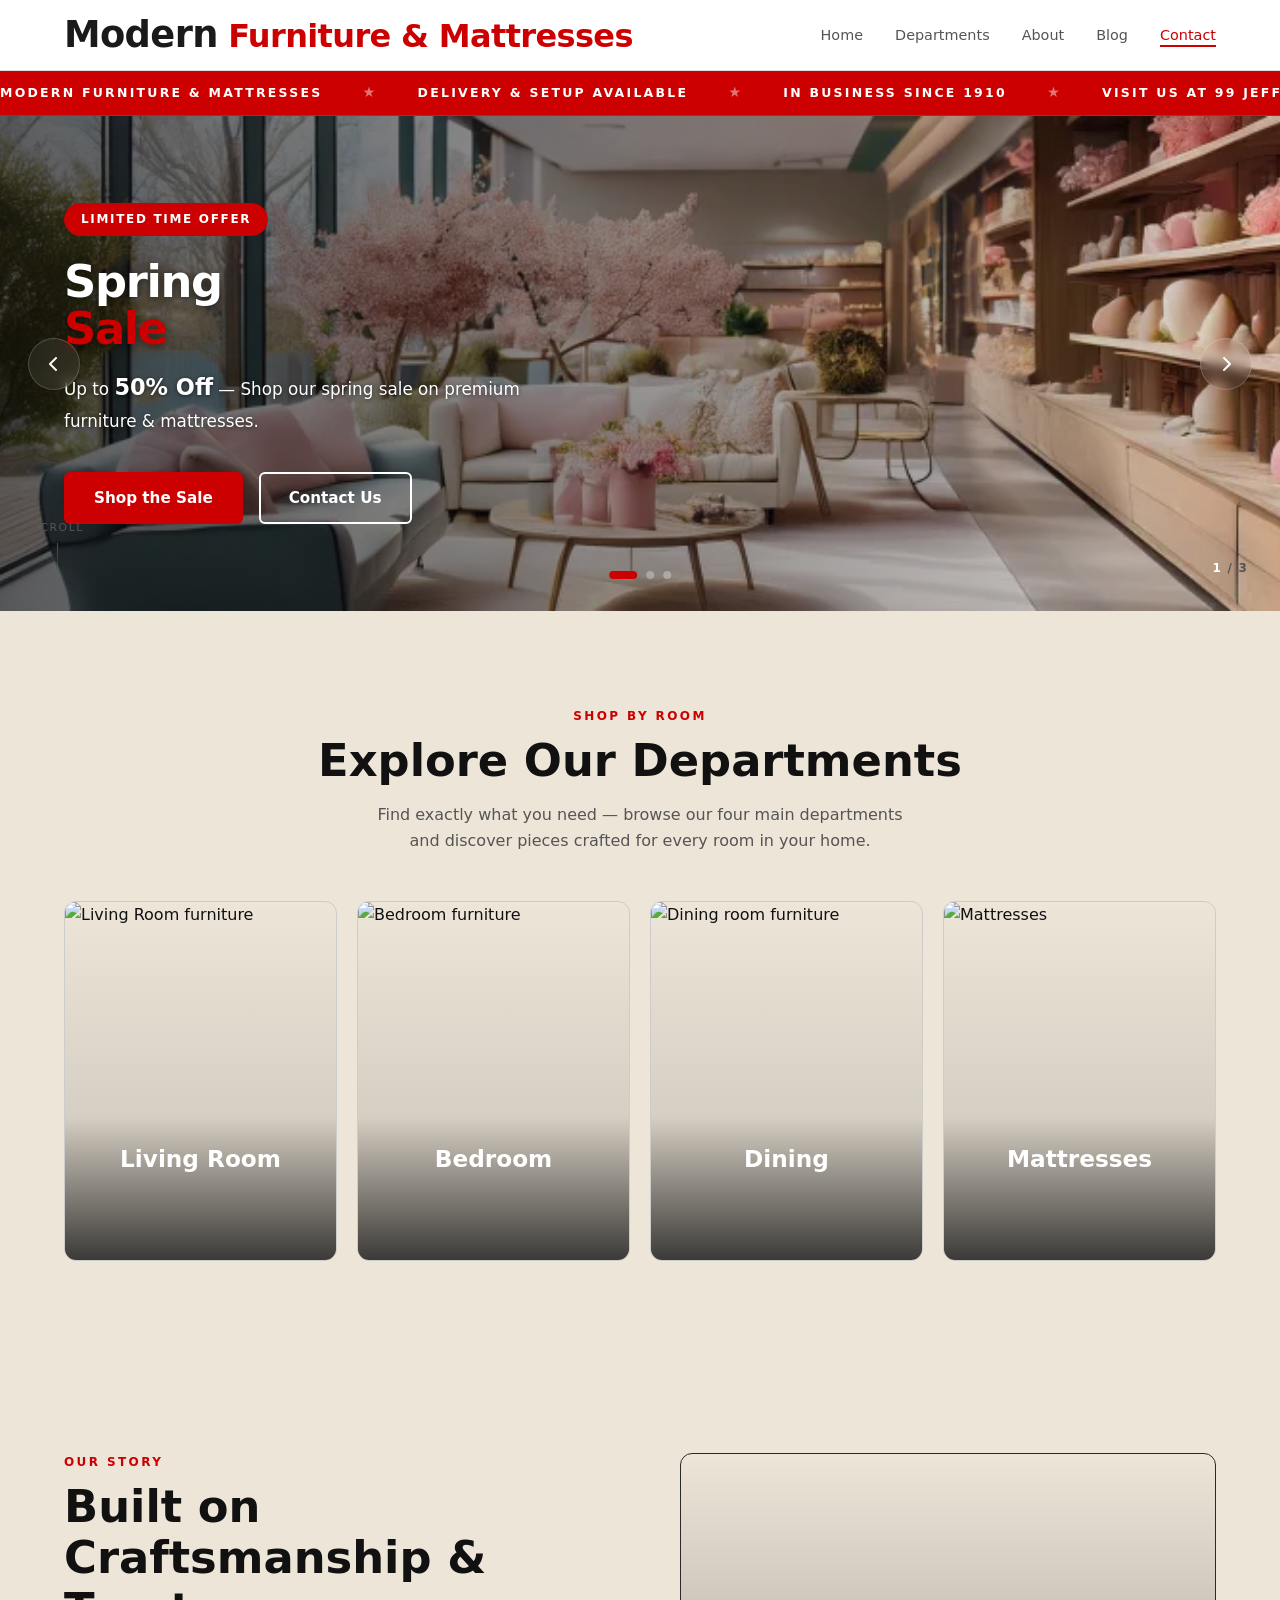
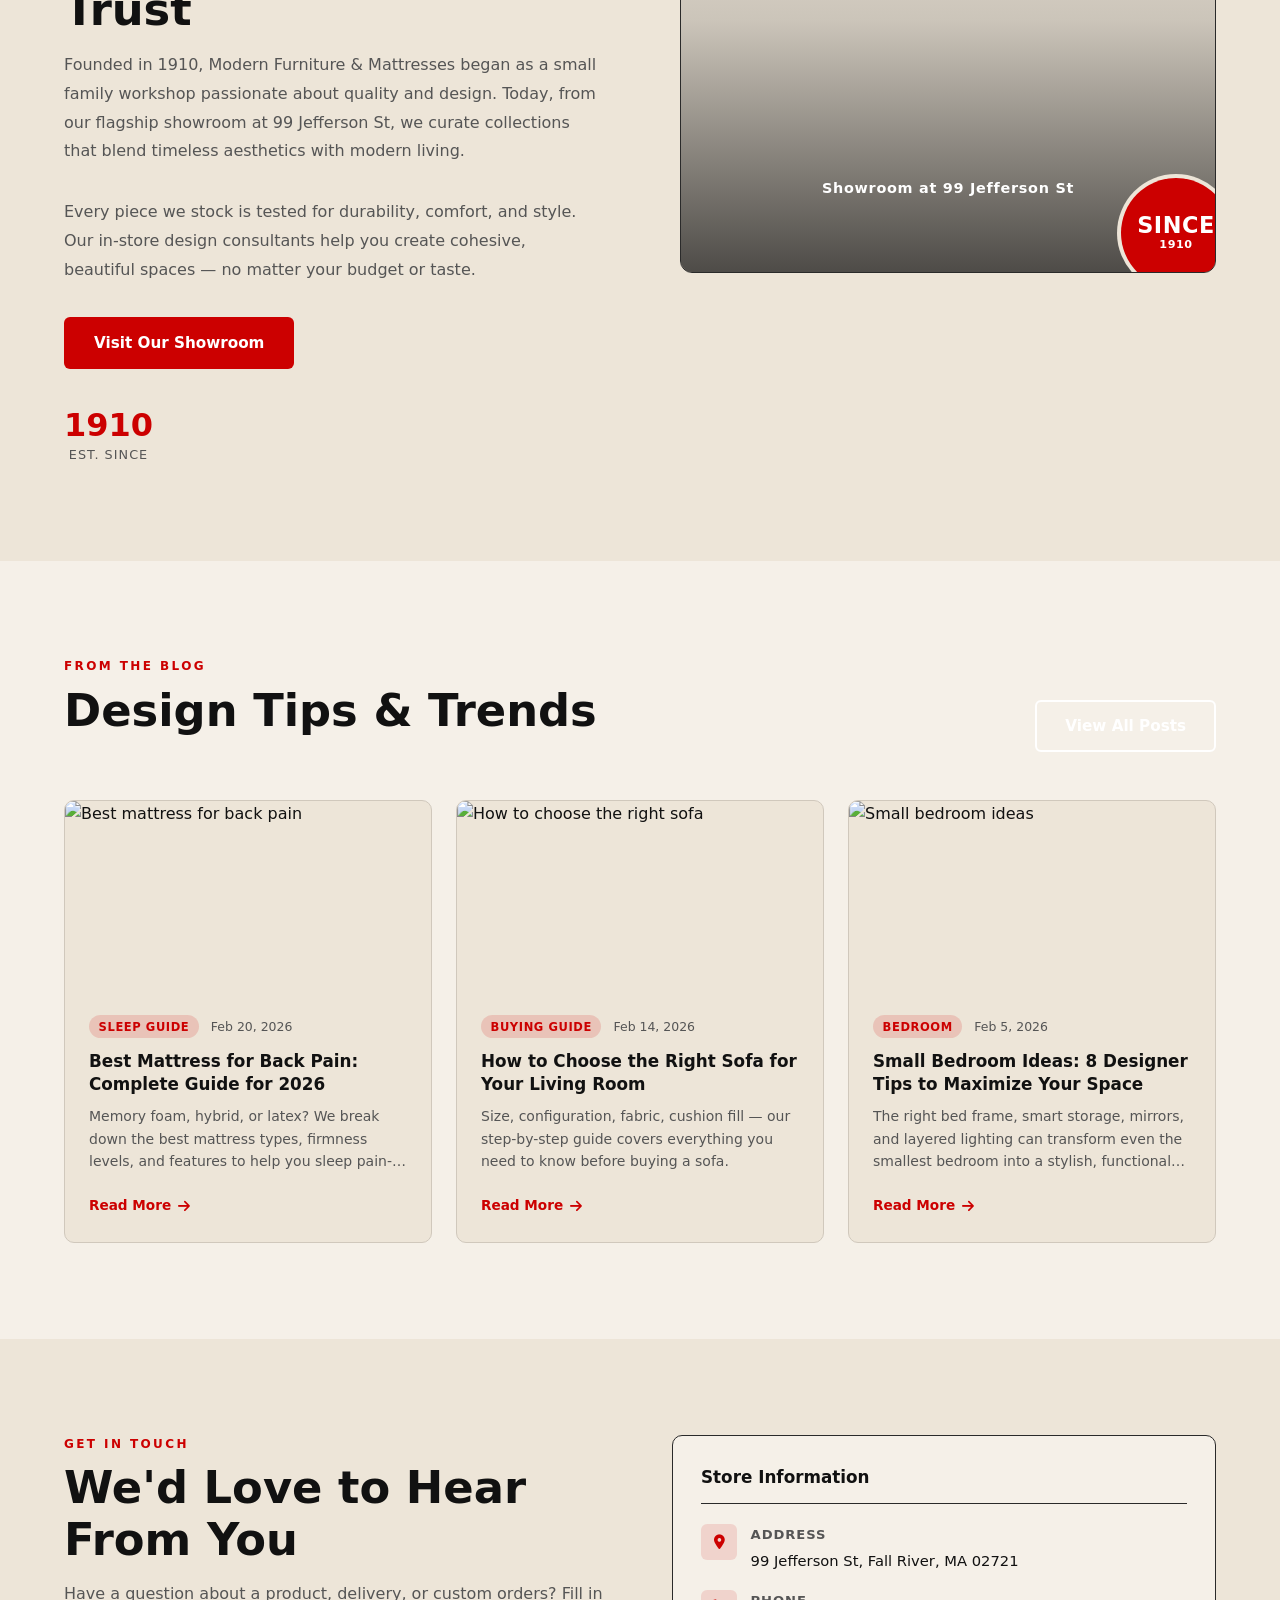
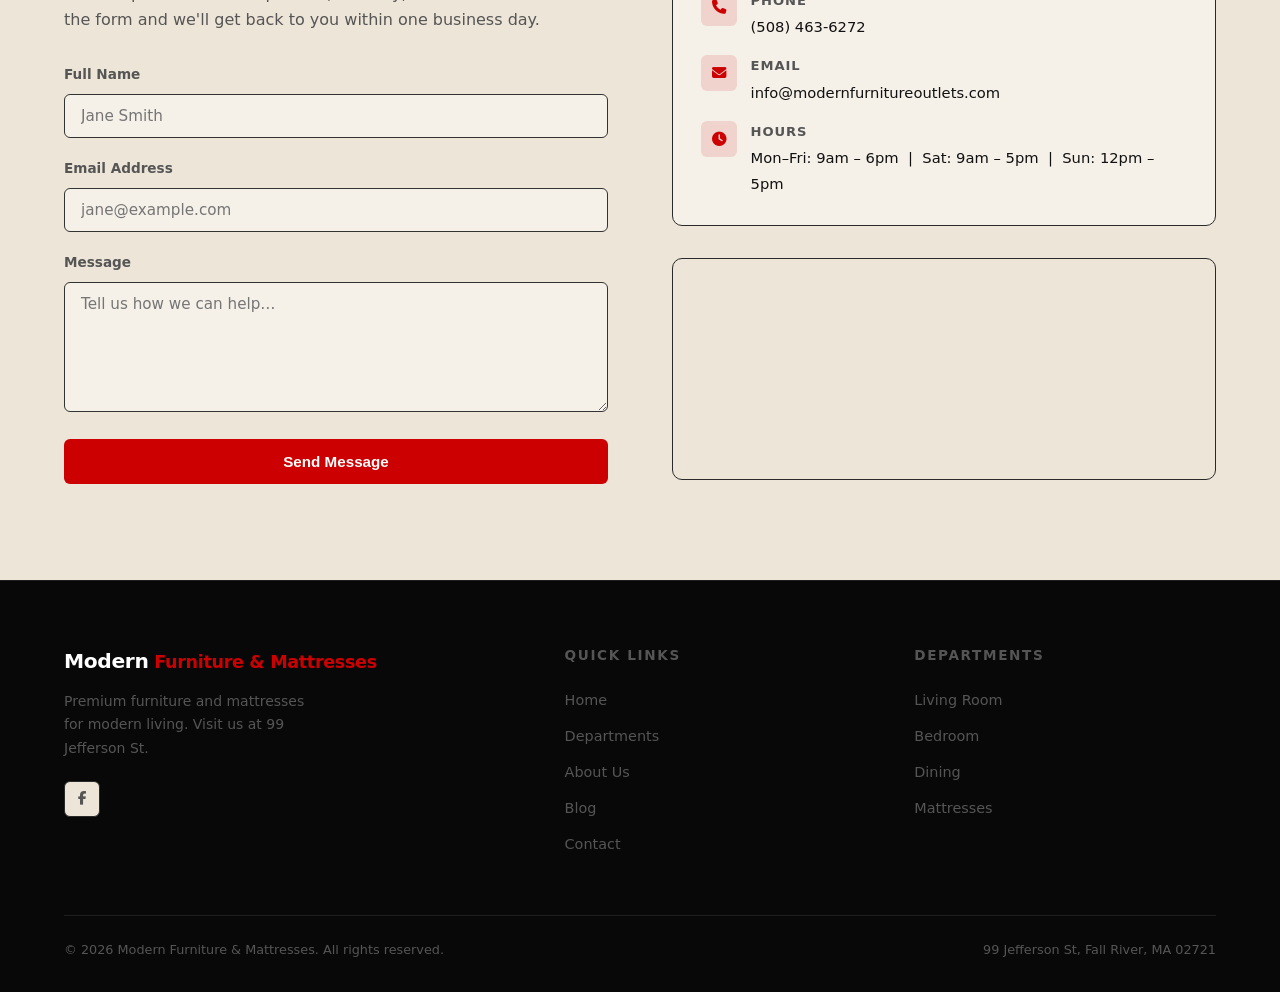
==== index.html @ 35c98789 "Initial commit: full site copy of modernfurnitureandmattresses.com Includes all 9 HTML pages, CSS, J" ====
<!DOCTYPE html>
<html lang="en">
<head>
  <meta charset="UTF-8" />
  <meta name="viewport" content="width=device-width, initial-scale=1.0" />
  <title>Furniture Store in Fall River, MA | Modern Furniture & Mattresses</title>
  <meta name="description" content="Modern Furniture & Mattresses in Fall River, MA. Shop living room, bedroom, dining & mattresses at 99 Jefferson St. In business since 1910. Call (508) 463-6272." />
  <meta name="keywords" content="furniture store Fall River MA, mattresses Fall River, living room furniture, bedroom furniture, dining sets, sofas, sectionals, modern furniture" />
  <meta name="robots" content="index, follow" />
  <link rel="canonical" href="https://modernfurniturema.com/" />
  <!-- Open Graph -->
  <meta property="og:type" content="website" />
  <meta property="og:title" content="Furniture Store in Fall River, MA | Modern Furniture & Mattresses" />
  <meta property="og:description" content="Shop living room, bedroom, dining & mattresses at 99 Jefferson St, Fall River, MA. In business since 1910." />
  <meta property="og:url" content="https://modernfurniturema.com/" />
  <meta property="og:site_name" content="Modern Furniture & Mattresses" />
  <!-- JSON-LD Local Business Schema -->
  <script type="application/ld+json">
  {
    "@context": "https://schema.org",
    "@type": "FurnitureStore",
    "name": "Modern Furniture & Mattresses",
    "url": "https://modernfurniturema.com",
    "telephone": "+15084636272",
    "address": {
      "@type": "PostalAddress",
      "streetAddress": "99 Jefferson St",
      "addressLocality": "Fall River",
      "addressRegion": "MA",
      "postalCode": "02721",
      "addressCountry": "US"
    },
    "openingHoursSpecification": [
      { "@type": "OpeningHoursSpecification", "dayOfWeek": ["Monday","Tuesday","Wednesday","Thursday","Friday"], "opens": "09:00", "closes": "18:00" },
      { "@type": "OpeningHoursSpecification", "dayOfWeek": "Saturday", "opens": "09:00", "closes": "17:00" },
      { "@type": "OpeningHoursSpecification", "dayOfWeek": "Sunday", "opens": "12:00", "closes": "17:00" }
    ],
    "sameAs": ["https://www.facebook.com/ModernFurniture99/"],
    "foundingDate": "1910",
    "priceRange": "$$",
    "description": "Premium furniture and mattresses store in Fall River, MA. Shop living room, bedroom, dining sets and mattresses."
  }
  </script>

  <!-- Font Awesome (icons) -->
  <link rel="stylesheet" href="https://cdnjs.cloudflare.com/ajax/libs/font-awesome/6.5.0/css/all.min.css" crossorigin="anonymous" />

  <!-- Main Stylesheet -->
  <link rel="stylesheet" href="css/style.css" />
</head>
<body>

  <!-- ==================== NAVIGATION ==================== -->
  <header class="navbar" id="navbar">
    <div class="container nav-inner">
      <a href="#" class="nav-logo"><em class="logo-modern">Modern</em> <span>Furniture &amp; Mattresses</span></a>

      <nav>
        <ul class="nav-links">
          <li><a href="#hero">Home</a></li>
          <li><a href="#departments">Departments</a></li>
          <li><a href="#about">About</a></li>
          <li><a href="#blog">Blog</a></li>
          <li><a href="#contact">Contact</a></li>
        </ul>
      </nav>

      <button class="hamburger" aria-label="Toggle menu" aria-expanded="false">
        <span></span>
        <span></span>
        <span></span>
      </button>
    </div>
  </header>

  <main>

    <!-- ==================== TICKER ==================== -->
    <div class="ticker-bar" aria-hidden="true">
      <div class="ticker-track">
        <!-- Set 1 -->
        <div class="ticker-item">
          Modern Furniture &amp; Mattresses
          <span class="ticker-sep">★</span>
          Delivery &amp; Setup Available
          <span class="ticker-sep">★</span>
          In Business Since 1910
          <span class="ticker-sep">★</span>
          Visit Us at 99 Jefferson St
          <span class="ticker-sep">★</span>
          Living Room &nbsp;·&nbsp; Bedroom &nbsp;·&nbsp; Dining &nbsp;·&nbsp; Mattresses
          <span class="ticker-sep">★</span>
        </div>
        <!-- Set 2 (duplicate for seamless loop) -->
        <div class="ticker-item">
          Modern Furniture &amp; Mattresses
          <span class="ticker-sep">★</span>
          Delivery &amp; Setup Available
          <span class="ticker-sep">★</span>
          In Business Since 1910
          <span class="ticker-sep">★</span>
          Visit Us at 99 Jefferson St
          <span class="ticker-sep">★</span>
          Living Room &nbsp;·&nbsp; Bedroom &nbsp;·&nbsp; Dining &nbsp;·&nbsp; Mattresses
          <span class="ticker-sep">★</span>
        </div>
      </div>
    </div>

    <!-- ==================== HERO SLIDER ==================== -->
    <section class="hero-slider" id="hero">

      <div class="slides-wrapper">

        <!-- ── Slide 1 — Spring Sale ── -->
        <div class="slide slide-1 active" style="cursor:pointer;" onclick="window.location.href='living-room.html#finalsale'">
          <img class="slide-img" src="images-opt/spring-banner.webp" alt="Spring Sale" />
          <div class="slide-overlay" style="background: linear-gradient(to right, rgba(10,10,10,0.65) 0%, rgba(10,10,10,0.4) 55%, rgba(10,10,10,0.1) 100%);"></div>
          <div class="container">
            <div class="slide-content">
              <span class="slide-tag">Limited Time Offer</span>
              <h2>Spring<br /><em>Sale</em></h2>
              <p class="slide-sub">Up to <strong style="color:#fff;font-size:1.4rem;">50% Off</strong> — Shop our spring sale on premium furniture &amp; mattresses.</p>
              <div class="slide-actions">
                <a href="living-room.html#finalsale" class="btn btn-primary" onclick="event.stopPropagation()">Shop the Sale</a>
                <a href="#contact" class="btn btn-outline" onclick="event.stopPropagation()">Contact Us</a>
              </div>
            </div>
          </div>
        </div>

        <!-- ── Slide 2 — Bedroom Promo ── -->
        <div class="slide slide-2">
          <img class="slide-img" src="images-opt/banneer.webp" alt="Bedroom furniture showroom" / loading="lazy">
          <div class="slide-overlay"></div>
          <div class="container">
            <div class="slide-content">
              <span class="slide-tag">Bedroom Department</span>
              <h2>Rest Better.<br /><em>Live Better.</em></h2>
              <p class="slide-sub">
                From platform beds to luxury mattresses — our bedroom collection
                is designed to give you the perfect night's sleep, every night.
              </p>
              <div class="slide-actions">
                <a href="bedroom.html" class="btn btn-primary">Explore Bedroom</a>
                <a href="#contact" class="btn btn-outline">Contact Us</a>
              </div>
            </div>
          </div>
        </div>

        <!-- ── Slide 3 — Dining Promo ── -->
        <div class="slide slide-3">
          <img class="slide-img" src="images-opt/dining.webp" alt="Dining Room" / loading="lazy">
          <div class="slide-overlay"></div>
          <div class="container">
            <div class="slide-content">
              <span class="slide-tag">Dining &amp; Living Room</span>
              <h2>Where Family<br /><em>Comes Together</em></h2>
              <p class="slide-sub">
                Stunning dining sets and living room furniture that make every
                gathering unforgettable. Style that lasts a lifetime.
              </p>
              <div class="slide-actions">
                <a href="dining.html" class="btn btn-primary">Shop Dining</a>
                <a href="#contact" class="btn btn-outline">Contact Us</a>
              </div>
            </div>
          </div>
        </div>

      </div>

      <!-- Arrows -->
      <button class="slider-prev" aria-label="Previous slide">
        <i class="fa-solid fa-chevron-left"></i>
      </button>
      <button class="slider-next" aria-label="Next slide">
        <i class="fa-solid fa-chevron-right"></i>
      </button>

      <!-- Dots -->
      <div class="slider-dots">
        <button class="slider-dot active" aria-label="Slide 1"></button>
        <button class="slider-dot" aria-label="Slide 2"></button>
        <button class="slider-dot" aria-label="Slide 3"></button>
      </div>

      <!-- Counter -->
      <div class="slider-counter"><span>1</span> / 3</div>

      <!-- Scroll hint -->
      <div class="hero-scroll">Scroll</div>

    </section>

    <!-- ==================== DEPARTMENTS ==================== -->
    <section class="departments" id="departments">
      <div class="container">
        <div class="departments-header fade-in">
          <p class="section-label">Shop by Room</p>
          <h2 class="section-title">Explore Our Departments</h2>
          <p class="section-desc">
            Find exactly what you need — browse our four main departments and
            discover pieces crafted for every room in your home.
          </p>
        </div>

        <div class="dept-grid">

          <!-- Living Room -->
          <div class="dept-card fade-in">
            <img               src="https://images.unsplash.com/photo-1555041469-a586c61ea9bc?auto=format&fit=crop&w=700&h=360&q=80"
              alt="Living Room furniture" / loading="lazy">
            <div class="dept-overlay">
              <h3 class="dept-name">Living Room</h3>
              <a href="living-room.html" class="dept-link">Browse <i class="fa-solid fa-arrow-right"></i></a>
            </div>
          </div>

          <!-- Bedroom -->
          <div class="dept-card fade-in">
            <img               src="https://images.unsplash.com/photo-1540518614846-7eded433c457?auto=format&fit=crop&w=700&h=360&q=80"
              alt="Bedroom furniture" / loading="lazy">
            <div class="dept-overlay">
              <h3 class="dept-name">Bedroom</h3>
              <a href="bedroom.html" class="dept-link">Browse <i class="fa-solid fa-arrow-right"></i></a>
            </div>
          </div>

          <!-- Dining -->
          <div class="dept-card fade-in">
            <img               src="https://images.unsplash.com/photo-1617806118233-18e1de247200?auto=format&fit=crop&w=700&h=360&q=80"
              alt="Dining room furniture" / loading="lazy">
            <div class="dept-overlay">
              <h3 class="dept-name">Dining</h3>
              <a href="dining.html" class="dept-link">Browse <i class="fa-solid fa-arrow-right"></i></a>
            </div>
          </div>

          <!-- Mattresses -->
          <div class="dept-card fade-in">
            <img               src="https://images.unsplash.com/photo-1631049307264-da0ec9d70304?auto=format&fit=crop&w=700&h=360&q=80"
              alt="Mattresses" / loading="lazy">
            <div class="dept-overlay">
              <h3 class="dept-name">Mattresses</h3>
              <a href="mattresses.html" class="dept-link">Browse <i class="fa-solid fa-arrow-right"></i></a>
            </div>
          </div>

        </div>
      </div>
    </section>

    <!-- ==================== ABOUT ==================== -->
    <section class="about" id="about">
      <div class="container">
        <div class="about-grid">

          <div class="about-text fade-in">
            <p class="section-label">Our Story</p>
            <h2 class="section-title">Built on Craftsmanship &amp; Trust</h2>
            <p class="about-body">
              Founded in 1910, Modern Furniture &amp; Mattresses began as
              a small family workshop passionate about quality and design. Today, from
              our flagship showroom at 99 Jefferson St, we curate collections that
              blend timeless aesthetics with modern living.
            </p>
            <p class="about-body">
              Every piece we stock is tested for durability, comfort, and style.
              Our in-store design consultants help you create cohesive, beautiful
              spaces — no matter your budget or taste.
            </p>
            <a href="#contact" class="btn btn-primary">Visit Our Showroom</a>

            <div class="stats-row">
              <div class="stat-item">
                <div class="stat-number">1910</div>
                <div class="stat-label">Est. Since</div>
              </div>
            </div>
          </div>

          <div class="about-visual fade-in">
            <div class="about-card">
              <span class="about-card-label">Showroom at 99 Jefferson St</span>
              <div class="about-badge">
                <strong>Since</strong>
                1910
              </div>
            </div>
          </div>

        </div>
      </div>
    </section>

    <!-- ==================== BLOG PREVIEW ==================== -->
    <section class="blog-preview" id="blog">
      <div class="container">
        <div class="blog-preview-header fade-in">
          <div>
            <p class="section-label">From the Blog</p>
            <h2 class="section-title">Design Tips &amp; Trends</h2>
          </div>
          <a href="blog.html" class="btn btn-outline">View All Posts</a>
        </div>

        <div class="blog-grid">

          <article class="blog-card fade-in">
            <div class="blog-img"><img src="https://images.unsplash.com/photo-1631049307264-da0ec9d70304?auto=format&fit=crop&w=600&h=190&q=80" alt="Best mattress for back pain" / loading="lazy"></div>
            <div class="blog-body">
              <div class="blog-meta">
                <span class="blog-tag">Sleep Guide</span>
                <span>Feb 20, 2026</span>
              </div>
              <h3 class="blog-title">Best Mattress for Back Pain: Complete Guide for 2026</h3>
              <p class="blog-excerpt">
                Memory foam, hybrid, or latex? We break down the best mattress types,
                firmness levels, and features to help you sleep pain-free every night.
              </p>
              <a href="blog-mattress-back-pain.html" class="read-more">Read More <i class="fa-solid fa-arrow-right"></i></a>
            </div>
          </article>

          <article class="blog-card fade-in">
            <div class="blog-img"><img src="https://images.unsplash.com/photo-1555041469-a586c61ea9bc?auto=format&fit=crop&w=600&h=190&q=80" alt="How to choose the right sofa" / loading="lazy"></div>
            <div class="blog-body">
              <div class="blog-meta">
                <span class="blog-tag">Buying Guide</span>
                <span>Feb 14, 2026</span>
              </div>
              <h3 class="blog-title">How to Choose the Right Sofa for Your Living Room</h3>
              <p class="blog-excerpt">
                Size, configuration, fabric, cushion fill — our step-by-step guide
                covers everything you need to know before buying a sofa.
              </p>
              <a href="blog-choose-sofa.html" class="read-more">Read More <i class="fa-solid fa-arrow-right"></i></a>
            </div>
          </article>

          <article class="blog-card fade-in">
            <div class="blog-img"><img src="https://images.unsplash.com/photo-1522771739844-6a9f6d5f14af?auto=format&fit=crop&w=600&h=190&q=80" alt="Small bedroom ideas" / loading="lazy"></div>
            <div class="blog-body">
              <div class="blog-meta">
                <span class="blog-tag">Bedroom</span>
                <span>Feb 5, 2026</span>
              </div>
              <h3 class="blog-title">Small Bedroom Ideas: 8 Designer Tips to Maximize Your Space</h3>
              <p class="blog-excerpt">
                The right bed frame, smart storage, mirrors, and layered lighting can
                transform even the smallest bedroom into a stylish, functional retreat.
              </p>
              <a href="blog-small-bedroom-ideas.html" class="read-more">Read More <i class="fa-solid fa-arrow-right"></i></a>
            </div>
          </article>

        </div>
      </div>
    </section>

    <!-- ==================== CONTACT ==================== -->
    <section class="contact" id="contact">
      <div class="container">
        <div class="contact-grid">

          <div class="contact-form-wrap fade-in">
            <p class="section-label">Get in Touch</p>
            <h2 class="section-title">We'd Love to Hear<br />From You</h2>
            <p class="section-desc">
              Have a question about a product, delivery, or custom orders? Fill in
              the form and we'll get back to you within one business day.
            </p>

            <form class="contact-form" action="https://formspree.io/f/mdawewgl" method="POST">
              <div class="form-group">
                <label for="name">Full Name</label>
                <input type="text" id="name" name="name" placeholder="Jane Smith" required />
              </div>
              <div class="form-group">
                <label for="email">Email Address</label>
                <input type="email" id="email" name="email" placeholder="jane@example.com" required />
              </div>
              <div class="form-group">
                <label for="message">Message</label>
                <textarea id="message" name="message" placeholder="Tell us how we can help…" required></textarea>
              </div>
              <button type="submit" class="btn btn-primary" style="width: 100%;">Send Message</button>
            </form>
          </div>

          <div class="contact-info fade-in">

            <div class="info-panel">
              <h3>Store Information</h3>
              <div class="info-item">
                <div class="info-icon"><i class="fa-solid fa-location-dot"></i></div>
                <div class="info-text">
                  <strong>Address</strong>
                  <span>99 Jefferson St, Fall River, MA 02721</span>
                </div>
              </div>
              <div class="info-item">
                <div class="info-icon"><i class="fa-solid fa-phone"></i></div>
                <div class="info-text">
                  <strong>Phone</strong>
                  <span>(508) 463-6272</span>
                </div>
              </div>
              <div class="info-item">
                <div class="info-icon"><i class="fa-solid fa-envelope"></i></div>
                <div class="info-text">
                  <strong>Email</strong>
                  <span>info@modernfurnitureoutlets.com</span>
                </div>
              </div>
              <div class="info-item">
                <div class="info-icon"><i class="fa-solid fa-clock"></i></div>
                <div class="info-text">
                  <strong>Hours</strong>
                  <span>Mon–Fri: 9am – 6pm &nbsp;|&nbsp; Sat: 9am – 5pm &nbsp;|&nbsp; Sun: 12pm – 5pm</span>
                </div>
              </div>
            </div>

            <div class="map-container">
              <iframe
                title="99 Jefferson St, Fall River, MA 02721"
                src="https://www.google.com/maps/embed?pb=!1m18!1m12!1m3!1d2975.123!2d-71.1367!3d41.7015!2m3!1f0!2f0!3f0!3m2!1i1024!2i768!4f13.1!3m3!1m2!1s0x89e4e5b7b1d8e6b1%3A0x0!2s99+Jefferson+St%2C+Fall+River%2C+MA+02721!5e0!3m2!1sen!2sus!4v1700000000000!5m2!1sen!2sus"
                loading="lazy"
                referrerpolicy="no-referrer-when-downgrade">
              </iframe>
            </div>

          </div>
        </div>
      </div>
    </section>

  </main>

  <!-- ==================== FOOTER ==================== -->
  <footer class="footer">
    <div class="container">
      <div class="footer-top">

        <div class="footer-brand">
          <div class="nav-logo"><em class="logo-modern">Modern</em> <span>Furniture &amp; Mattresses</span></div>
          <p class="footer-tagline">
            Premium furniture and mattresses for modern living.
            Visit us at 99 Jefferson St.
          </p>
          <div class="footer-socials">
            <a href="https://www.facebook.com/ModernFurniture99/" class="social-link" aria-label="Facebook" target="_blank" rel="noopener"><i class="fa-brands fa-facebook-f"></i></a>
            
            
            
          </div>
        </div>

        <div class="footer-col">
          <h4>Quick Links</h4>
          <ul>
            <li><a href="#hero">Home</a></li>
            <li><a href="#departments">Departments</a></li>
            <li><a href="#about">About Us</a></li>
            <li><a href="blog.html">Blog</a></li>
            <li><a href="#contact">Contact</a></li>
          </ul>
        </div>

        <div class="footer-col">
          <h4>Departments</h4>
          <ul>
            <li><a href="living-room.html">Living Room</a></li>
            <li><a href="bedroom.html">Bedroom</a></li>
            <li><a href="dining.html">Dining</a></li>
            <li><a href="#departments">Mattresses</a></li>
          </ul>
        </div>

      </div>

      <div class="footer-bottom">
        <span>&copy; <span class="footer-year"></span> Modern Furniture &amp; Mattresses. All rights reserved.</span>
        <span>99 Jefferson St, Fall River, MA 02721</span>
      </div>
    </div>
  </footer>

  <!-- Main JS -->
  <script src="js/main.js"></script>
</body>
</html>
---- css/style.css ----
/* ============================================================
   Modern Furniture & Mattresses — style.css
   Color Palette:
     Background:  #0D0D0D
     Surface:     #1A1A1A
     Primary:     #CC0000
     Hover:       #E60000
     Text:        #F5F5F5
     Secondary:   #A0A0A0
     White:       #FFFFFF
   ============================================================ */

/* ---------- Reset & Base ---------- */
*, *::before, *::after {
  box-sizing: border-box;
  margin: 0;
  padding: 0;
}

:root {
  --bg:        #F5F0E8;
  --surface:   #EDE5D8;
  --primary:   #CC0000;
  --hover:     #E60000;
  --text:      #111111;
  --secondary: #555555;
  --white:     #FFFFFF;
  --radius:    6px;
  --transition: 0.3s ease;
  --max-width: 1200px;
}

html {
  scroll-behavior: smooth;
}

body {
  background-color: var(--bg);
  color: var(--text);
  font-family: 'Segoe UI', system-ui, -apple-system, sans-serif;
  font-size: 16px;
  line-height: 1.6;
}

a {
  color: inherit;
  text-decoration: none;
}

img {
  display: block;
  max-width: 100%;
}

ul {
  list-style: none;
}

/* ---------- Utility ---------- */
.container {
  width: 90%;
  max-width: var(--max-width);
  margin-left: auto;
  margin-right: auto;
}

.section-label {
  font-size: 0.75rem;
  font-weight: 700;
  letter-spacing: 0.2em;
  text-transform: uppercase;
  color: var(--primary);
  margin-bottom: 0.5rem;
}

.section-title {
  font-size: clamp(1.8rem, 4vw, 2.8rem);
  font-weight: 800;
  line-height: 1.15;
  margin-bottom: 1rem;
}

.section-desc {
  color: var(--secondary);
  max-width: 560px;
  margin-bottom: 2.5rem;
}

.btn {
  display: inline-block;
  padding: 0.75rem 1.75rem;
  border-radius: var(--radius);
  font-weight: 600;
  font-size: 0.95rem;
  cursor: pointer;
  border: 2px solid transparent;
  transition: background var(--transition), color var(--transition), border-color var(--transition), transform var(--transition);
}

.btn-primary {
  background: var(--primary);
  color: var(--white);
}

.btn-primary:hover {
  background: var(--hover);
  transform: translateY(-2px);
}

.btn-outline {
  background: transparent;
  color: var(--white);
  border-color: var(--white);
}

.btn-outline:hover {
  background: var(--white);
  color: var(--bg);
}

.btn-outline-dark {
  background: transparent;
  color: var(--text);
  border-color: var(--text);
}

.btn-outline-dark:hover {
  background: var(--text);
  color: var(--white);
}

/* Fade-in animation classes (driven by JS IntersectionObserver) */
.fade-in {
  opacity: 0;
  transform: translateY(30px);
  transition: opacity 0.6s ease, transform 0.6s ease;
}

.fade-in.visible {
  opacity: 1;
  transform: translateY(0);
}

/* ---------- Navigation ---------- */
.navbar {
  position: fixed;
  top: 0;
  left: 0;
  right: 0;
  z-index: 1000;
  background: #FFFFFF;
  border-bottom: 1px solid #e0e0e0;
  transition: box-shadow var(--transition);
}

.navbar.scrolled {
  box-shadow: 0 2px 20px rgba(0, 0, 0, 0.12);
}

.nav-inner {
  display: flex;
  align-items: center;
  justify-content: space-between;
  height: 70px;
}

.nav-logo {
  font-size: 2rem;
  font-weight: 800;
  color: #1A1A1A;
  letter-spacing: -0.02em;
}

.nav-logo em.logo-modern {
  font-style: normal;
  color: #1A1A1A;
  font-size: 1.15em;
}

.nav-logo span {
  color: var(--primary);
  text-shadow: none;
}

.nav-links {
  display: flex;
  align-items: center;
  gap: 2rem;
}

.nav-links a {
  font-size: 0.9rem;
  font-weight: 500;
  color: #555555;
  transition: color var(--transition);
  position: relative;
}

.nav-links a::after {
  content: '';
  position: absolute;
  bottom: -4px;
  left: 0;
  width: 0;
  height: 2px;
  background: var(--primary);
  transition: width var(--transition);
}

.nav-links a:hover,
.nav-links a.active {
  color: var(--primary);
}

.nav-links a:hover::after,
.nav-links a.active::after {
  width: 100%;
}

/* Hamburger */
.hamburger {
  display: none;
  flex-direction: column;
  gap: 5px;
  background: none;
  border: none;
  cursor: pointer;
  padding: 4px;
}

.hamburger span {
  display: block;
  width: 25px;
  height: 2px;
  background: #1A1A1A;
  border-radius: 2px;
  transition: transform var(--transition), opacity var(--transition);
}

.hamburger.open span:nth-child(1) {
  transform: translateY(7px) rotate(45deg);
}

.hamburger.open span:nth-child(2) {
  opacity: 0;
}

.hamburger.open span:nth-child(3) {
  transform: translateY(-7px) rotate(-45deg);
}

/* ---------- Ticker Banner ---------- */
.ticker-bar {
  background: var(--primary);
  margin-top: 70px;
  padding: 0.7rem 0;
  overflow: hidden;
  position: relative;
  z-index: 999;
  border-bottom: 1px solid rgba(255,255,255,0.1);
}

.ticker-track {
  display: flex;
  width: max-content;
  animation: tickerScroll 25s linear infinite;
}

.ticker-track:hover {
  animation-play-state: paused;
}

.ticker-item {
  display: flex;
  align-items: center;
  gap: 2.5rem;
  padding-right: 2.5rem;
  white-space: nowrap;
  font-size: 0.78rem;
  font-weight: 700;
  text-transform: uppercase;
  letter-spacing: 0.18em;
  color: var(--white);
}

.ticker-sep {
  color: rgba(255,255,255,0.45);
  font-size: 0.9rem;
}

@keyframes tickerScroll {
  0%   { transform: translateX(0); }
  100% { transform: translateX(-50%); }
}

/* ---------- Hero Slider ---------- */
.hero-slider {
  position: relative;
  overflow: hidden;
  background: var(--bg);
}

.slides-wrapper {
  display: flex;
  width: 100%;
  height: 55vh;
  transition: transform 0.8s cubic-bezier(0.25, 0.46, 0.45, 0.94);
}

.slide {
  min-width: 100%;
  position: relative;
  display: flex;
  align-items: center;
  overflow: hidden;
}

/* Placeholder backgrounds — replace each with <img class="slide-img" src="YOUR_IMAGE"> */
.slide-1 { background: linear-gradient(135deg, #1a0808 0%, #2d0a0a 100%); }
.slide-2 { background: linear-gradient(135deg, #080d1a 0%, #0d1525 100%); }
.slide-3 { background: linear-gradient(135deg, #0d0a0a 0%, #1f0d00 100%); }

/* Drop in images here when ready */
.slide-img {
  position: absolute;
  inset: 0;
  width: 100%;
  height: 100%;
  object-fit: cover;
  display: block;
}

.slide-overlay {
  position: absolute;
  inset: 0;
  background: linear-gradient(
    to right,
    rgba(10,10,10,0.65) 0%,
    rgba(10,10,10,0.4) 55%,
    rgba(10,10,10,0.1) 100%
  );
  z-index: 1;
}

.slide > .container {
  position: relative;
  z-index: 2;
}

.slide-content {
  max-width: 640px;
  padding: 3rem 0;
}

.slide-tag {
  display: inline-block;
  padding: 0.35rem 1rem;
  background: var(--primary);
  border: 1px solid var(--primary);
  border-radius: 100px;
  font-size: 0.75rem;
  font-weight: 700;
  color: #ffffff;
  letter-spacing: 0.14em;
  text-transform: uppercase;
  margin-bottom: 1.4rem;
}

.slide-content h2 {
  font-size: clamp(1.6rem, 3.5vw, 2.8rem);
  font-weight: 900;
  line-height: 1.05;
  letter-spacing: -0.03em;
  color: var(--white);
  text-shadow: 0 2px 8px rgba(0,0,0,0.5);
  margin-bottom: 1rem;
}

.slide-content h2 em {
  font-style: normal;
  color: var(--primary);
}

.slide-sub {
  font-size: 1.05rem;
  color: #ffffff;
  text-shadow: 0 1px 4px rgba(0,0,0,0.6);
  margin-bottom: 2.2rem;
  max-width: 460px;
  line-height: 1.75;
}

.slide-actions {
  display: flex;
  gap: 1rem;
  flex-wrap: wrap;
}

/* Image-only slide (promo banner with text baked in) */
.slide-image-only .slide-img {
  object-fit: cover;
  object-position: center center;
}

/* Slide-in animation for content */
.slide-content {
  opacity: 0;
  transform: translateY(24px);
  transition: opacity 0.6s ease 0.3s, transform 0.6s ease 0.3s;
}

.slide.active .slide-content {
  opacity: 1;
  transform: translateY(0);
}

/* Prev / Next arrows */
.slider-prev,
.slider-next {
  position: absolute;
  top: 50%;
  transform: translateY(-50%);
  z-index: 10;
  background: rgba(255,255,255,0.07);
  border: 1px solid rgba(255,255,255,0.18);
  color: var(--white);
  width: 52px;
  height: 52px;
  border-radius: 50%;
  display: flex;
  align-items: center;
  justify-content: center;
  cursor: pointer;
  font-size: 1rem;
  backdrop-filter: blur(6px);
  transition: background var(--transition), border-color var(--transition), transform var(--transition);
}

.slider-prev { left: 1.75rem; }
.slider-next { right: 1.75rem; }

.slider-prev:hover,
.slider-next:hover {
  background: var(--primary);
  border-color: var(--primary);
  transform: translateY(-50%) scale(1.08);
}

/* Dot indicators */
.slider-dots {
  position: absolute;
  bottom: 2rem;
  left: 50%;
  transform: translateX(-50%);
  display: flex;
  gap: 0.55rem;
  z-index: 10;
}

.slider-dot {
  width: 8px;
  height: 8px;
  border-radius: 4px;
  background: rgba(255,255,255,0.3);
  border: none;
  cursor: pointer;
  padding: 0;
  transition: background var(--transition), width var(--transition);
}

.slider-dot.active {
  background: var(--primary);
  width: 28px;
}

/* Slide counter */
.slider-counter {
  position: absolute;
  bottom: 2.1rem;
  right: 2rem;
  font-size: 0.75rem;
  font-weight: 700;
  color: var(--secondary);
  letter-spacing: 0.1em;
  z-index: 10;
}

.slider-counter span {
  color: var(--white);
}

/* Scroll hint */
.hero-scroll {
  position: absolute;
  bottom: 2rem;
  left: 2rem;
  display: flex;
  flex-direction: column;
  align-items: center;
  gap: 0.45rem;
  font-size: 0.68rem;
  color: var(--secondary);
  letter-spacing: 0.14em;
  text-transform: uppercase;
  z-index: 10;
  animation: bounce 2s infinite;
}

.hero-scroll::after {
  content: '';
  width: 1px;
  height: 36px;
  background: linear-gradient(to bottom, var(--secondary), transparent);
}

@keyframes bounce {
  0%, 100% { transform: translateY(0); }
  50%       { transform: translateY(-6px); }
}

/* Mobile */
@media (max-width: 768px) {
  .slides-wrapper { height: 50vh; }
  .slider-prev { left: 0.75rem; }
  .slider-next { right: 0.75rem; }
  .slider-prev,
  .slider-next { width: 40px; height: 40px; font-size: 0.85rem; }
  .slider-counter { display: none; }
  .hero-scroll { display: none; }
}

/* ---------- Departments ---------- */
.departments {
  padding: 6rem 0;
  background: var(--surface);
}

.departments-header {
  text-align: center;
  margin-bottom: 3rem;
}

.departments-header .section-desc {
  margin-inline: auto;
}

.dept-grid {
  display: grid;
  grid-template-columns: repeat(4, 1fr);
  gap: 1.25rem;
}

.dept-card {
  position: relative;
  height: 360px;
  border-radius: 12px;
  overflow: hidden;
  border: 1px solid #ccc;
  cursor: pointer;
}

.dept-card img {
  width: 100%;
  height: 100%;
  object-fit: cover;
  display: block;
  transition: transform 0.55s ease;
}

.dept-card:hover img {
  transform: scale(1.09);
}

.dept-overlay {
  position: absolute;
  inset: 0;
  background: linear-gradient(
    to top,
    rgba(10, 10, 10, 0.78) 0%,
    rgba(10, 10, 10, 0.1) 40%,
    transparent 100%
  );
  display: flex;
  flex-direction: column;
  align-items: center;
  justify-content: flex-end;
  padding: 2rem 1.5rem;
  text-align: center;
  transition: background var(--transition);
}

.dept-card:hover .dept-overlay {
  background: linear-gradient(
    to top,
    rgba(10, 10, 10, 0.88) 0%,
    rgba(10, 10, 10, 0.25) 45%,
    transparent 100%
  );
}

.dept-count {
  font-size: 0.7rem;
  font-weight: 700;
  letter-spacing: 0.2em;
  text-transform: uppercase;
  color: var(--primary);
  margin-bottom: 0.4rem;
}

.dept-name {
  font-size: 1.45rem;
  font-weight: 900;
  color: var(--white);
  margin-bottom: 1.1rem;
  line-height: 1.15;
}

.dept-link {
  display: inline-flex;
  align-items: center;
  gap: 0.45rem;
  font-size: 0.8rem;
  font-weight: 700;
  color: var(--white);
  background: var(--primary);
  padding: 0.55rem 1.3rem;
  border-radius: 100px;
  opacity: 0;
  transform: translateY(10px);
  transition: opacity 0.3s ease, transform 0.3s ease, background 0.3s ease;
}

.dept-card:hover .dept-link {
  opacity: 1;
  transform: translateY(0);
}

.dept-link:hover {
  background: var(--hover);
}

/* ---------- Collections ---------- */
.collections {
  padding: 6rem 0;
  background: var(--bg);
}

.collections-header {
  text-align: center;
  margin-bottom: 3.5rem;
}

.collections-header .section-desc {
  margin-inline: auto;
}

.products-grid {
  display: grid;
  grid-template-columns: repeat(3, 1fr);
  gap: 1.5rem;
}

.product-card {
  background: var(--surface);
  border-radius: 10px;
  overflow: hidden;
  border: 1px solid #d0c8bc;
  transition: border-color var(--transition), transform var(--transition), box-shadow var(--transition);
}

.product-card:hover {
  border-color: var(--primary);
  transform: translateY(-6px);
  box-shadow: 0 12px 40px rgba(204, 0, 0, 0.15);
}

.product-img {
  width: 100%;
  aspect-ratio: 4 / 3;
  overflow: hidden;
  position: relative;
  background: #f5f5f5;
}

.product-img img {
  width: 100%;
  height: 100%;
  object-fit: cover;
  display: block;
  transition: transform 0.4s ease;
}

.product-card:hover .product-img img {
  transform: scale(1.04);
}

.product-info {
  padding: 1.5rem;
}

.product-name {
  font-size: 1.1rem;
  font-weight: 700;
  margin-bottom: 0.4rem;
}

.product-desc {
  font-size: 0.875rem;
  color: var(--secondary);
  margin-bottom: 1rem;
}

.product-footer {
  display: flex;
  align-items: center;
  justify-content: space-between;
}

.product-price {
  font-size: 1.2rem;
  font-weight: 800;
  color: var(--primary);
}

.btn-sm {
  padding: 0.5rem 1.1rem;
  font-size: 0.8rem;
  border-radius: var(--radius);
  background: transparent;
  border: 1.5px solid var(--primary);
  color: var(--primary);
  font-weight: 600;
  cursor: pointer;
  transition: background var(--transition), color var(--transition);
}

.btn-sm:hover {
  background: var(--primary);
  color: var(--white);
}

/* ---------- About ---------- */
.about {
  padding: 6rem 0;
  background: var(--surface);
}

.about-grid {
  display: grid;
  grid-template-columns: 1fr 1fr;
  gap: 5rem;
  align-items: start;
}

.about-text .section-desc {
  margin-bottom: 1.5rem;
}

.about-body {
  color: var(--secondary);
  margin-bottom: 2rem;
  line-height: 1.8;
}

.stats-row {
  display: flex;
  gap: 2rem;
  margin-top: 2.5rem;
}

.stat-item {
  text-align: center;
}

.stat-number {
  font-size: 2rem;
  font-weight: 900;
  color: var(--primary);
  line-height: 1;
}

.stat-label {
  font-size: 0.8rem;
  color: var(--secondary);
  margin-top: 0.25rem;
  text-transform: uppercase;
  letter-spacing: 0.08em;
}

.about-visual {
  position: relative;
}

.about-card {
  border: 1px solid #2a2a2a;
  border-radius: 12px;
  height: 420px;
  position: relative;
  overflow: hidden;
  background-image: url('../images/showroom.png');
  background-size: cover;
  background-position: top center;
}

.about-card::after {
  content: '';
  position: absolute;
  inset: 0;
  background: linear-gradient(to top, rgba(10,10,10,0.7) 0%, rgba(10,10,10,0.15) 60%, transparent 100%);
}

.about-card-label {
  font-size: 0.9rem;
  color: var(--white);
  letter-spacing: 0.05em;
  position: absolute;
  bottom: 4.5rem;
  left: 0;
  right: 0;
  text-align: center;
  z-index: 1;
  font-weight: 600;
}

.about-badge {
  position: absolute;
  bottom: -1rem;
  right: -1rem;
  background: var(--primary);
  color: var(--white);
  width: 110px;
  height: 110px;
  border-radius: 50%;
  display: flex;
  flex-direction: column;
  align-items: center;
  justify-content: center;
  font-size: 0.7rem;
  font-weight: 700;
  text-transform: uppercase;
  letter-spacing: 0.05em;
  text-align: center;
  line-height: 1.4;
  box-shadow: 0 0 0 4px var(--surface);
  z-index: 2;
}

.about-badge strong {
  font-size: 1.4rem;
  line-height: 1;
}

/* ---------- Blog Preview ---------- */
.blog-preview {
  padding: 6rem 0;
  background: var(--bg);
}

.blog-preview-header {
  display: flex;
  align-items: flex-end;
  justify-content: space-between;
  margin-bottom: 3rem;
  flex-wrap: wrap;
  gap: 1rem;
}

.blog-grid {
  display: grid;
  grid-template-columns: repeat(3, 1fr);
  gap: 1.5rem;
}

.blog-card {
  background: var(--surface);
  border-radius: 10px;
  overflow: hidden;
  border: 1px solid #d0c8bc;
  transition: border-color var(--transition), transform var(--transition);
}

.blog-card:hover {
  border-color: var(--primary);
  transform: translateY(-4px);
}

.blog-img {
  height: 190px;
  overflow: hidden;
  position: relative;
}

.blog-img img {
  width: 100%;
  height: 100%;
  object-fit: cover;
  transition: transform 0.5s ease;
  display: block;
}

.blog-card:hover .blog-img img,
.blog-card-full:hover .blog-img img {
  transform: scale(1.07);
}

.blog-body {
  padding: 1.5rem;
}

.blog-meta {
  display: flex;
  align-items: center;
  gap: 0.75rem;
  font-size: 0.78rem;
  color: var(--secondary);
  margin-bottom: 0.75rem;
}

.blog-tag {
  background: rgba(204,0,0,0.15);
  color: var(--primary);
  padding: 0.15rem 0.6rem;
  border-radius: 100px;
  font-weight: 600;
  font-size: 0.72rem;
  letter-spacing: 0.05em;
  text-transform: uppercase;
}

.blog-title {
  font-size: 1.05rem;
  font-weight: 700;
  margin-bottom: 0.6rem;
  line-height: 1.35;
}

.blog-excerpt {
  font-size: 0.875rem;
  color: var(--secondary);
  margin-bottom: 1.25rem;
  display: -webkit-box;
  -webkit-line-clamp: 3;
  -webkit-box-orient: vertical;
  overflow: hidden;
}

.read-more {
  display: inline-flex;
  align-items: center;
  gap: 0.4rem;
  font-size: 0.85rem;
  font-weight: 600;
  color: var(--primary);
  transition: gap var(--transition);
}

.read-more:hover {
  gap: 0.7rem;
}

/* ---------- Contact ---------- */
.contact {
  padding: 6rem 0;
  background: var(--surface);
}

.contact-grid {
  display: grid;
  grid-template-columns: 1fr 1fr;
  gap: 4rem;
  align-items: start;
}

.contact-form-wrap .section-desc {
  margin-bottom: 2rem;
}

.form-group {
  margin-bottom: 1.25rem;
}

.form-group label {
  display: block;
  font-size: 0.85rem;
  font-weight: 600;
  margin-bottom: 0.5rem;
  color: var(--secondary);
}

.form-group input,
.form-group textarea {
  width: 100%;
  background: var(--bg);
  border: 1px solid #333;
  border-radius: var(--radius);
  padding: 0.75rem 1rem;
  color: var(--text);
  font-size: 0.95rem;
  font-family: inherit;
  transition: border-color var(--transition), box-shadow var(--transition);
  outline: none;
}

.form-group input:focus,
.form-group textarea:focus {
  border-color: var(--primary);
  box-shadow: 0 0 0 3px rgba(204,0,0,0.15);
}

.form-group textarea {
  min-height: 130px;
  resize: vertical;
}

.contact-info {
  display: flex;
  flex-direction: column;
  gap: 2rem;
}

.info-panel {
  background: var(--bg);
  border: 1px solid #2a2a2a;
  border-radius: 10px;
  padding: 1.75rem;
}

.info-panel h3 {
  font-size: 1.05rem;
  font-weight: 700;
  margin-bottom: 1.25rem;
  padding-bottom: 0.75rem;
  border-bottom: 1px solid #2a2a2a;
}

.info-item {
  display: flex;
  gap: 0.85rem;
  align-items: flex-start;
  margin-bottom: 1rem;
}

.info-item:last-child {
  margin-bottom: 0;
}

.info-icon {
  width: 36px;
  height: 36px;
  background: rgba(204,0,0,0.12);
  border-radius: var(--radius);
  display: flex;
  align-items: center;
  justify-content: center;
  color: var(--primary);
  font-size: 0.9rem;
  flex-shrink: 0;
}

.info-text strong {
  display: block;
  font-size: 0.82rem;
  color: var(--secondary);
  text-transform: uppercase;
  letter-spacing: 0.07em;
  margin-bottom: 0.2rem;
}

.info-text span {
  font-size: 0.92rem;
}

.map-container {
  border-radius: 10px;
  overflow: hidden;
  border: 1px solid #2a2a2a;
}

.map-container iframe {
  display: block;
  width: 100%;
  height: 220px;
  border: none;
  filter: none;
}

/* ---------- Footer ---------- */
.footer {
  background: #080808;
  border-top: 1px solid #1e1e1e;
  padding: 4rem 0 2rem;
}

.footer-top {
  display: grid;
  grid-template-columns: 1.5fr 1fr 1fr;
  gap: 3rem;
  margin-bottom: 3rem;
}

.footer-brand .nav-logo {
  font-size: 1.1rem;
  margin-bottom: 0.75rem;
  color: #ffffff;
}

.footer-brand .nav-logo em.logo-modern {
  color: #ffffff;
}

.footer-tagline {
  font-size: 0.875rem;
  color: var(--secondary);
  max-width: 260px;
  line-height: 1.7;
}

.footer-socials {
  display: flex;
  gap: 0.75rem;
  margin-top: 1.25rem;
}

.social-link {
  width: 36px;
  height: 36px;
  border-radius: var(--radius);
  background: var(--surface);
  border: 1px solid #2a2a2a;
  display: flex;
  align-items: center;
  justify-content: center;
  color: var(--secondary);
  font-size: 0.85rem;
  transition: background var(--transition), color var(--transition), border-color var(--transition);
}

.social-link:hover {
  background: var(--primary);
  color: var(--white);
  border-color: var(--primary);
}

.footer-col h4 {
  font-size: 0.85rem;
  font-weight: 700;
  text-transform: uppercase;
  letter-spacing: 0.12em;
  color: var(--secondary);
  margin-bottom: 1.25rem;
}

.footer-col ul li {
  margin-bottom: 0.65rem;
}

.footer-col ul a {
  font-size: 0.9rem;
  color: var(--secondary);
  transition: color var(--transition);
}

.footer-col ul a:hover {
  color: var(--white);
}

.footer-bottom {
  border-top: 1px solid #1e1e1e;
  padding-top: 1.5rem;
  display: flex;
  align-items: center;
  justify-content: space-between;
  font-size: 0.8rem;
  color: #555;
  flex-wrap: wrap;
  gap: 0.5rem;
}

/* ---------- Blog Page ---------- */
.blog-hero {
  padding: 5rem 0 4rem;
  background: var(--bg);
  text-align: center;
}

.blog-hero .section-label {
  margin-bottom: 0.75rem;
}

.blog-hero h1 {
  font-size: clamp(2rem, 5vw, 3.5rem);
  font-weight: 900;
  letter-spacing: -0.02em;
  margin-bottom: 1rem;
}

.blog-hero p {
  color: var(--secondary);
  max-width: 520px;
  margin-inline: auto;
}

.blog-main {
  padding: 4rem 0 6rem;
  background: var(--bg);
}

.blog-full-grid {
  display: grid;
  grid-template-columns: repeat(3, 1fr);
  gap: 1.75rem;
}

.blog-card-full {
  background: var(--surface);
  border-radius: 10px;
  overflow: hidden;
  border: 1px solid #2a2a2a;
  transition: border-color var(--transition), transform var(--transition), box-shadow var(--transition);
}

.blog-card-full:hover {
  border-color: var(--primary);
  transform: translateY(-5px);
  box-shadow: 0 10px 35px rgba(204, 0, 0, 0.12);
}

.blog-card-full .blog-img {
  height: 210px;
  font-size: 3.5rem;
}

.blog-card-full .blog-body {
  padding: 1.75rem;
}

/* ---------- Responsive ---------- */
@media (max-width: 1024px) {
  .dept-grid {
    grid-template-columns: repeat(2, 1fr);
  }

  .dept-card {
    height: 300px;
  }

  .products-grid,
  .blog-grid,
  .blog-full-grid {
    grid-template-columns: repeat(2, 1fr);
  }

  .about-grid {
    grid-template-columns: 1fr;
    gap: 3rem;
  }

  .about-card {
    height: 280px;
  }

  .footer-top {
    grid-template-columns: 1fr 1fr;
  }
}

@media (max-width: 768px) {
  /* Nav */
  .hamburger {
    display: flex;
  }

  .nav-links {
    position: fixed;
    top: 70px;
    left: 0;
    right: 0;
    background: #FFFFFF;
    flex-direction: column;
    gap: 0;
    border-bottom: 1px solid #e0e0e0;
    max-height: 0;
    overflow: hidden;
    transition: max-height 0.4s ease;
  }

  .nav-links.open {
    max-height: 480px;
  }

  .nav-links a {
    padding: 1rem 1.5rem;
    border-bottom: 1px solid #eee;
    width: 100%;
  }

  .nav-links a::after {
    display: none;
  }

  /* Hero */
  .hero h1 {
    font-size: 2.4rem;
  }

  /* Grids */
  .dept-grid {
    grid-template-columns: repeat(2, 1fr);
  }

  .dept-card {
    height: 240px;
  }

  .dept-link {
    opacity: 1;
    transform: translateY(0);
  }

  .products-grid,
  .blog-grid,
  .blog-full-grid {
    grid-template-columns: 1fr;
  }

  .contact-grid {
    grid-template-columns: 1fr;
    gap: 2.5rem;
  }

  .stats-row {
    flex-wrap: wrap;
    gap: 1.5rem;
  }

  .blog-preview-header {
    flex-direction: column;
    align-items: flex-start;
  }

  .footer-top {
    grid-template-columns: 1fr;
    gap: 2rem;
  }

  .footer-bottom {
    flex-direction: column;
    text-align: center;
  }
}

@media (max-width: 768px) {
  /* Navbar */
  .nav-inner {
    height: 60px;
  }

  .nav-logo {
    font-size: 1.1rem;
  }

  .nav-logo em.logo-modern {
    font-size: 1em;
  }

  /* Hero Slider */
  .slides-wrapper {
    height: 70vw;
    min-height: 320px;
    max-height: 500px;
  }

  .slide-content {
    padding: 1.5rem 0;
  }

  .slide-content h2 {
    font-size: clamp(1.4rem, 6vw, 2rem);
  }

  .slide-sub {
    font-size: 0.9rem;
  }

  .slide-actions {
    flex-direction: column;
    gap: 0.75rem;
  }

  .slide-actions .btn {
    width: 100%;
    text-align: center;
  }

  .slider-prev,
  .slider-next {
    width: 38px;
    height: 38px;
    font-size: 0.85rem;
  }

  .slider-prev { left: 0.75rem; }
  .slider-next { right: 0.75rem; }

  /* Dept hero banner */
  .dept-hero-banner {
    max-height: 220px;
    border-radius: 8px;
  }

  /* Dept category cards */
  .dept-grid {
    grid-template-columns: 1fr 1fr;
    gap: 0.75rem;
  }

  .dept-card {
    height: 200px;
  }

  .dept-name {
    font-size: 1rem;
  }

  /* About section */
  .about-grid {
    grid-template-columns: 1fr;
    gap: 2rem;
  }

  .about-card {
    height: 260px;
  }

  /* Product page hero */
  .dept-page-hero {
    padding: 3rem 0 2rem;
  }

  .dept-page-hero h1 {
    font-size: clamp(1.6rem, 6vw, 2.2rem);
  }
}

@media (max-width: 480px) {
  .hero-actions {
    flex-direction: column;
  }

  .hero-actions .btn {
    width: 100%;
    text-align: center;
  }

  /* Single column dept cards on very small screens */
  .dept-grid {
    grid-template-columns: 1fr;
  }

  .dept-card {
    height: 220px;
  }

  /* Slider height */
  .slides-wrapper {
    height: 80vw;
    min-height: 280px;
  }

  /* Dept hero banner */
  .dept-hero-banner {
    max-height: 180px;
  }

  /* Navbar */
  .nav-logo {
    font-size: 0.95rem;
  }

  /* Ticker smaller */
  .ticker-track {
    font-size: 0.78rem;
  }

  /* Product grid single column */
  .products-grid {
    grid-template-columns: 1fr;
  }
}

/* ---------- Department Product Pages ---------- */
.dept-page-hero {
  padding: 4.5rem 0 3rem;
  background: var(--surface);
  border-bottom: 1px solid #1e1e1e;
}

.dept-page-breadcrumb {
  display: flex;
  align-items: center;
  gap: 0.4rem;
  font-size: 0.78rem;
  color: var(--secondary);
  margin-bottom: 1.5rem;
}

.dept-page-breadcrumb a {
  color: var(--primary);
  transition: opacity var(--transition);
}

.dept-page-breadcrumb a:hover { opacity: 0.75; }

.dept-page-hero h1 {
  font-size: clamp(2rem, 4.5vw, 3rem);
  font-weight: 900;
  line-height: 1.1;
  letter-spacing: -0.025em;
  margin-bottom: 1rem;
}

.dept-page-desc {
  color: var(--secondary);
  max-width: 640px;
  line-height: 1.8;
  font-size: 1rem;
}

.dept-hero-banner {
  display: block;
  width: 100%;
  max-height: 380px;
  object-fit: cover;
  border-radius: 10px;
  margin-top: 2rem;
}

.dept-products {
  padding: 4rem 0 6rem;
  background: var(--bg);
}

.dept-filter-bar {
  display: flex;
  align-items: center;
  gap: 1rem;
  margin-bottom: 2.5rem;
  flex-wrap: wrap;
}

.dept-filter-label {
  font-size: 0.8rem;
  font-weight: 700;
  color: var(--secondary);
  text-transform: uppercase;
  letter-spacing: 0.1em;
}

.dept-filter-tags {
  display: flex;
  gap: 0.5rem;
  flex-wrap: wrap;
}

.filter-tag {
  padding: 0.4rem 1rem;
  border-radius: 100px;
  font-size: 0.8rem;
  font-weight: 600;
  border: 1.5px solid #333;
  background: transparent;
  color: var(--secondary);
  cursor: pointer;
  transition: background var(--transition), color var(--transition), border-color var(--transition);
}

.filter-tag:hover,
.filter-tag.active {
  background: var(--primary);
  color: var(--white);
  border-color: var(--primary);
}

.product-collection {
  font-size: 0.72rem;
  font-weight: 700;
  text-transform: uppercase;
  letter-spacing: 0.1em;
  color: var(--primary);
  margin-bottom: 0.3rem;
}

.product-badge {
  position: absolute;
  top: 0.75rem;
  left: 0.75rem;
  background: rgba(10,10,10,0.75);
  color: var(--white);
  font-size: 0.68rem;
  font-weight: 700;
  text-transform: uppercase;
  letter-spacing: 0.1em;
  padding: 0.25rem 0.65rem;
  border-radius: 100px;
  backdrop-filter: blur(4px);
}

.dept-cta {
  text-align: center;
  margin-top: 4rem;
  padding: 3rem 2rem;
  background: var(--surface);
  border: 1px solid #2a2a2a;
  border-radius: 12px;
}

.dept-cta h2 {
  font-size: clamp(1.6rem, 3vw, 2.2rem);
  font-weight: 800;
  margin-bottom: 0.75rem;
}

.dept-cta p {
  color: var(--secondary);
  max-width: 520px;
  margin: 0 auto 2rem;
  line-height: 1.75;
}

/* ---------- Blog Article Pages ---------- */
.article-hero {
  padding: 5rem 0 3.5rem;
  background: var(--bg);
  border-bottom: 1px solid #1e1e1e;
}

.article-breadcrumb {
  display: flex;
  align-items: center;
  gap: 0.4rem;
  font-size: 0.78rem;
  color: var(--secondary);
  margin-bottom: 1.75rem;
}

.article-breadcrumb a {
  color: var(--primary);
  transition: opacity var(--transition);
}

.article-breadcrumb a:hover { opacity: 0.75; }

.article-meta {
  display: flex;
  align-items: center;
  gap: 0.85rem;
  font-size: 0.78rem;
  color: var(--secondary);
  margin-bottom: 1.5rem;
  flex-wrap: wrap;
}

.article-hero h1 {
  font-size: clamp(1.9rem, 4.5vw, 3rem);
  font-weight: 900;
  line-height: 1.12;
  letter-spacing: -0.025em;
  margin-bottom: 1.25rem;
  max-width: 820px;
}

.article-intro {
  font-size: 1.08rem;
  color: var(--secondary);
  max-width: 720px;
  line-height: 1.85;
}

.article-featured-img {
  width: 100%;
  max-height: 440px;
  object-fit: cover;
  border-radius: 12px;
  margin-top: 2.75rem;
  border: 1px solid #2a2a2a;
  display: block;
}

.article-body {
  padding: 4rem 0 6rem;
  background: var(--bg);
}

.article-layout {
  display: grid;
  grid-template-columns: 1fr 280px;
  gap: 4rem;
  align-items: start;
}

.article-content > *:first-child { margin-top: 0; }

.article-content h2 {
  font-size: 1.5rem;
  font-weight: 800;
  margin-top: 2.75rem;
  margin-bottom: 0.9rem;
  line-height: 1.25;
  color: var(--text);
}

.article-content h3 {
  font-size: 1.1rem;
  font-weight: 700;
  color: var(--primary);
  margin-top: 1.75rem;
  margin-bottom: 0.65rem;
}

.article-content p {
  color: var(--secondary);
  line-height: 1.88;
  margin-bottom: 1.2rem;
  font-size: 0.97rem;
}

.article-content ul,
.article-content ol {
  color: var(--secondary);
  line-height: 1.88;
  margin-bottom: 1.25rem;
  padding-left: 1.5rem;
  font-size: 0.97rem;
}

.article-content ul { list-style: disc; }
.article-content ol { list-style: decimal; }
.article-content li { margin-bottom: 0.55rem; }

.article-content strong {
  color: var(--text);
  font-weight: 700;
}

.article-tip {
  background: var(--surface);
  border-left: 4px solid var(--primary);
  border-radius: 0 var(--radius) var(--radius) 0;
  padding: 1.1rem 1.5rem;
  margin: 2rem 0;
}

.article-tip p {
  margin: 0;
  color: var(--text);
  font-size: 0.92rem;
  line-height: 1.7;
}

.article-tip p::before {
  content: "Pro Tip: ";
  color: var(--primary);
  font-weight: 700;
}

.article-cta {
  background: var(--surface);
  border: 1px solid #2a2a2a;
  border-radius: 12px;
  padding: 2.5rem 2rem;
  margin-top: 3rem;
  text-align: center;
}

.article-cta h3 {
  font-size: 1.4rem;
  font-weight: 800;
  margin-bottom: 0.75rem;
  color: var(--text);
}

.article-cta p {
  color: var(--secondary);
  margin-bottom: 1.5rem;
  max-width: 480px;
  margin-inline: auto;
  font-size: 0.95rem;
  line-height: 1.7;
}

.article-sidebar {
  position: sticky;
  top: 90px;
}

.sidebar-widget {
  background: var(--surface);
  border: 1px solid #2a2a2a;
  border-radius: 10px;
  padding: 1.5rem;
  margin-bottom: 1.5rem;
}

.sidebar-widget:last-child { margin-bottom: 0; }

.sidebar-widget h4 {
  font-size: 0.78rem;
  font-weight: 700;
  text-transform: uppercase;
  letter-spacing: 0.12em;
  color: var(--secondary);
  margin-bottom: 1.25rem;
  padding-bottom: 0.75rem;
  border-bottom: 1px solid #2a2a2a;
}

.sidebar-post {
  display: flex;
  gap: 0.85rem;
  margin-bottom: 1rem;
  align-items: flex-start;
  text-decoration: none;
}

.sidebar-post:last-child { margin-bottom: 0; }

.sidebar-post img {
  width: 58px;
  height: 58px;
  border-radius: var(--radius);
  object-fit: cover;
  flex-shrink: 0;
}

.sidebar-post-title {
  font-size: 0.82rem;
  font-weight: 600;
  line-height: 1.4;
  color: var(--text);
  transition: color var(--transition);
  display: block;
  margin-bottom: 0.2rem;
}

.sidebar-post:hover .sidebar-post-title { color: var(--primary); }

.sidebar-post-date {
  font-size: 0.72rem;
  color: var(--secondary);
}

.sidebar-contact { text-align: center; }

.sidebar-contact p {
  font-size: 0.85rem;
  color: var(--secondary);
  margin-bottom: 1rem;
  line-height: 1.65;
}

.sidebar-contact .btn {
  display: block;
  width: 100%;
  text-align: center;
}

@media (max-width: 1024px) {
  .article-layout {
    grid-template-columns: 1fr;
  }
  .article-sidebar {
    position: static;
    display: grid;
    grid-template-columns: repeat(2, 1fr);
    gap: 1.5rem;
  }
  .sidebar-widget { margin-bottom: 0; }
}

@media (max-width: 600px) {
  .article-sidebar { grid-template-columns: 1fr; }
}

/* ---------- Product Modal ---------- */
.product-modal-backdrop {
  display: none;
  position: fixed;
  inset: 0;
  z-index: 2000;
  background: rgba(0,0,0,0.82);
  backdrop-filter: blur(4px);
  align-items: center;
  justify-content: center;
  padding: 1.5rem;
}

.product-modal-backdrop.open {
  display: flex;
}

.product-modal {
  background: var(--surface);
  border: 1px solid #2a2a2a;
  border-radius: 14px;
  width: 100%;
  max-width: 860px;
  max-height: 90vh;
  overflow-y: auto;
  display: grid;
  grid-template-columns: 1fr 1fr;
  position: relative;
  animation: modalIn 0.3s ease;
}

@keyframes modalIn {
  from { opacity: 0; transform: scale(0.95) translateY(16px); }
  to   { opacity: 1; transform: scale(1) translateY(0); }
}

.modal-close {
  position: absolute;
  top: 1rem;
  right: 1rem;
  width: 36px;
  height: 36px;
  border-radius: 50%;
  border: 1px solid #444;
  background: var(--bg);
  color: var(--text);
  font-size: 1.1rem;
  cursor: pointer;
  display: flex;
  align-items: center;
  justify-content: center;
  z-index: 10;
  transition: background var(--transition), border-color var(--transition);
}

.modal-close:hover {
  background: var(--primary);
  border-color: var(--primary);
}

.modal-img {
  background: #f5f5f5;
  border-radius: 14px 0 0 14px;
  overflow: hidden;
  aspect-ratio: 4 / 3;
}

.modal-img img {
  width: 100%;
  height: 100%;
  object-fit: cover;
  display: block;
}

.modal-info {
  padding: 2.5rem 2rem;
  display: flex;
  flex-direction: column;
  gap: 1rem;
}

.modal-collection {
  font-size: 0.72rem;
  font-weight: 700;
  text-transform: uppercase;
  letter-spacing: 0.12em;
  color: var(--primary);
}

.modal-name {
  font-size: 1.4rem;
  font-weight: 800;
  line-height: 1.2;
  color: var(--text);
}

.modal-badge {
  display: inline-block;
  padding: 0.25rem 0.75rem;
  background: rgba(204,0,0,0.12);
  color: var(--primary);
  border-radius: 100px;
  font-size: 0.72rem;
  font-weight: 700;
  text-transform: uppercase;
  letter-spacing: 0.1em;
  width: fit-content;
}

.modal-desc {
  font-size: 0.92rem;
  color: var(--secondary);
  line-height: 1.8;
}

.modal-divider {
  height: 1px;
  background: #2a2a2a;
}

.modal-actions {
  display: flex;
  gap: 0.75rem;
  flex-wrap: wrap;
  margin-top: auto;
}

@media (max-width: 640px) {
  .product-modal {
    grid-template-columns: 1fr;
  }
  .modal-img {
    border-radius: 14px 14px 0 0;
    min-height: 220px;
  }
  .modal-info {
    padding: 1.5rem;
  }
}
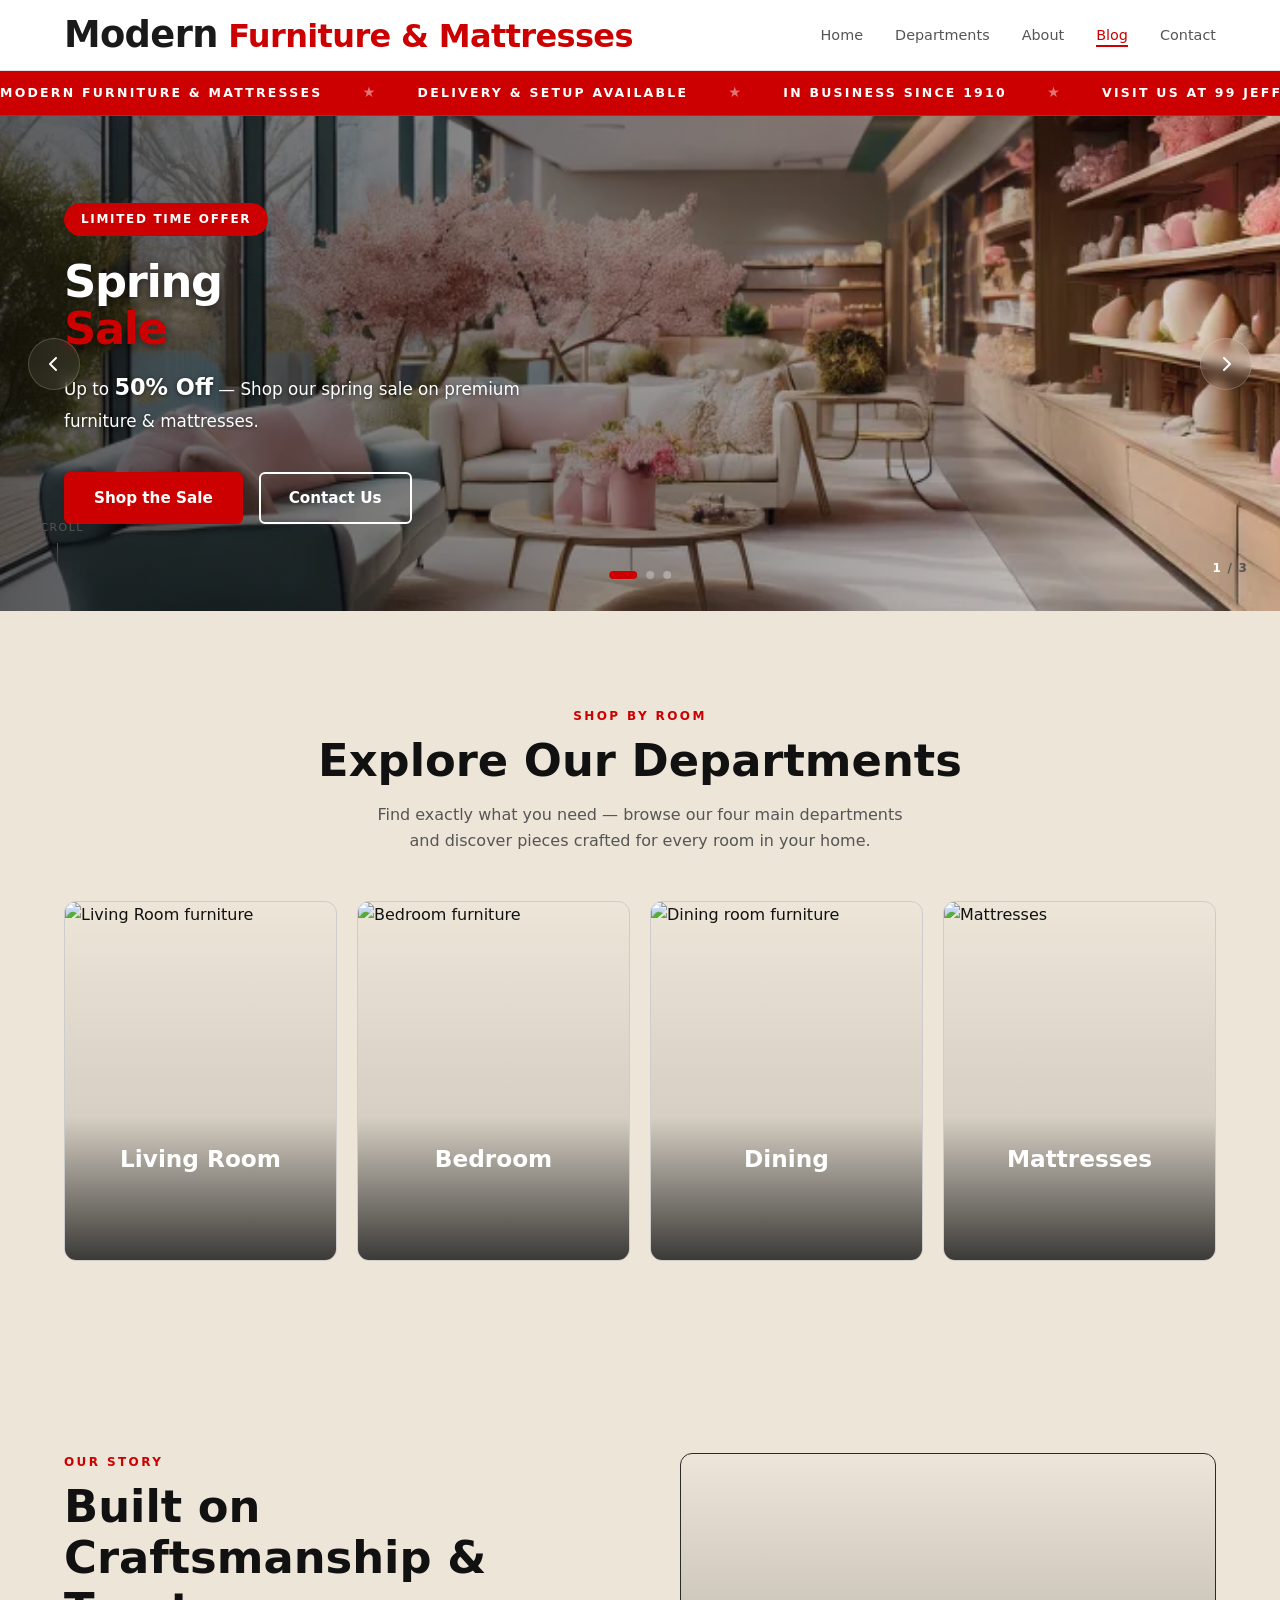
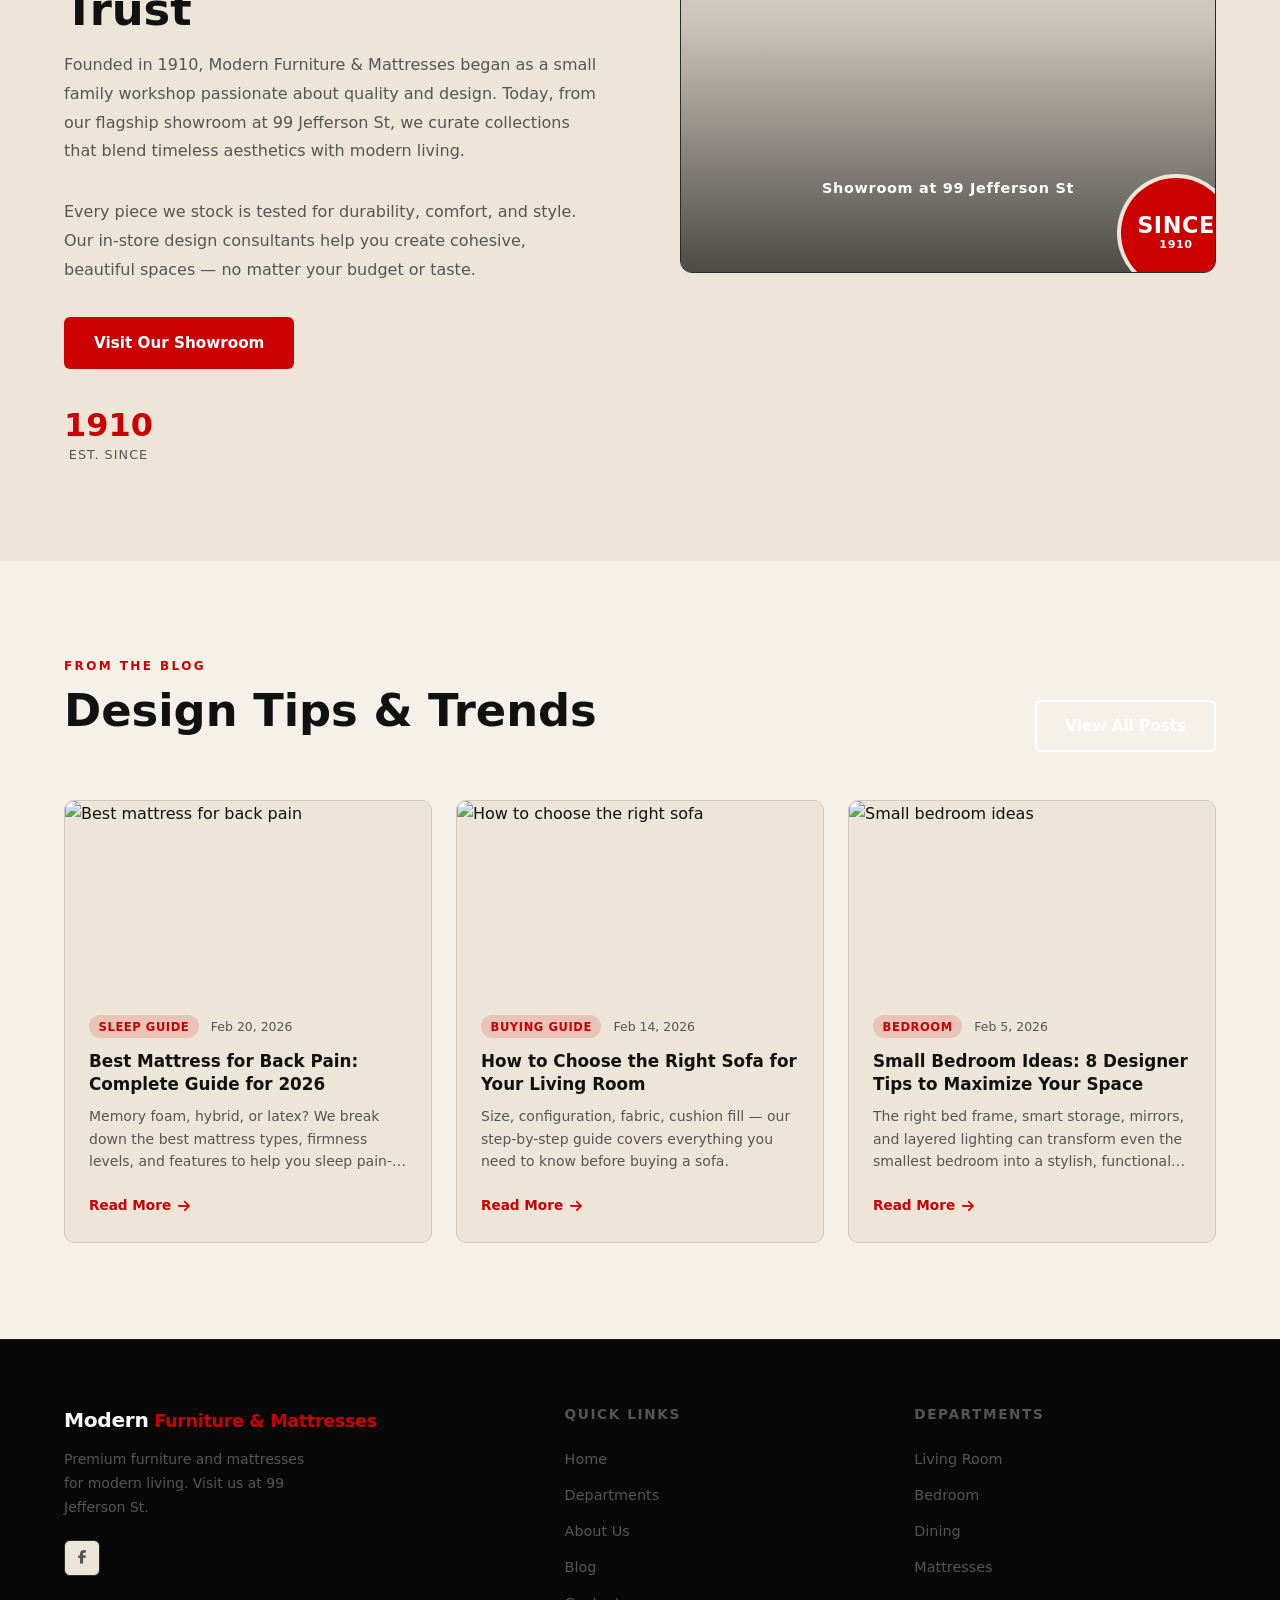
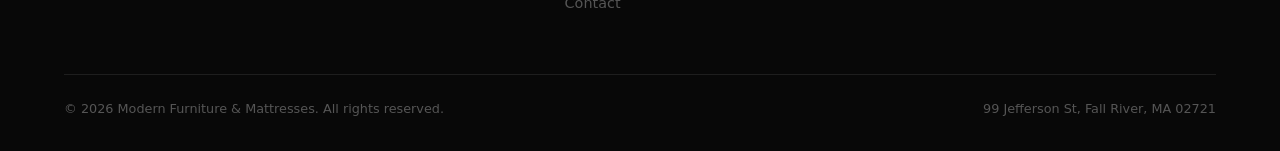
==== commit f1d5d638: "Remove Inquire buttons and Get in Touch contact sections site-wide Deleted all product-footer Inquir" ====
--- a/index.html
+++ b/index.html
@@ -360,84 +360,6 @@
       </div>
     </section>
 
-    <!-- ==================== CONTACT ==================== -->
-    <section class="contact" id="contact">
-      <div class="container">
-        <div class="contact-grid">
-
-          <div class="contact-form-wrap fade-in">
-            <p class="section-label">Get in Touch</p>
-            <h2 class="section-title">We'd Love to Hear<br />From You</h2>
-            <p class="section-desc">
-              Have a question about a product, delivery, or custom orders? Fill in
-              the form and we'll get back to you within one business day.
-            </p>
-
-            <form class="contact-form" action="https://formspree.io/f/mdawewgl" method="POST">
-              <div class="form-group">
-                <label for="name">Full Name</label>
-                <input type="text" id="name" name="name" placeholder="Jane Smith" required />
-              </div>
-              <div class="form-group">
-                <label for="email">Email Address</label>
-                <input type="email" id="email" name="email" placeholder="jane@example.com" required />
-              </div>
-              <div class="form-group">
-                <label for="message">Message</label>
-                <textarea id="message" name="message" placeholder="Tell us how we can help…" required></textarea>
-              </div>
-              <button type="submit" class="btn btn-primary" style="width: 100%;">Send Message</button>
-            </form>
-          </div>
-
-          <div class="contact-info fade-in">
-
-            <div class="info-panel">
-              <h3>Store Information</h3>
-              <div class="info-item">
-                <div class="info-icon"><i class="fa-solid fa-location-dot"></i></div>
-                <div class="info-text">
-                  <strong>Address</strong>
-                  <span>99 Jefferson St, Fall River, MA 02721</span>
-                </div>
-              </div>
-              <div class="info-item">
-                <div class="info-icon"><i class="fa-solid fa-phone"></i></div>
-                <div class="info-text">
-                  <strong>Phone</strong>
-                  <span>(508) 463-6272</span>
-                </div>
-              </div>
-              <div class="info-item">
-                <div class="info-icon"><i class="fa-solid fa-envelope"></i></div>
-                <div class="info-text">
-                  <strong>Email</strong>
-                  <span>info@modernfurnitureoutlets.com</span>
-                </div>
-              </div>
-              <div class="info-item">
-                <div class="info-icon"><i class="fa-solid fa-clock"></i></div>
-                <div class="info-text">
-                  <strong>Hours</strong>
-                  <span>Mon–Fri: 9am – 6pm &nbsp;|&nbsp; Sat: 9am – 5pm &nbsp;|&nbsp; Sun: 12pm – 5pm</span>
-                </div>
-              </div>
-            </div>
-
-            <div class="map-container">
-              <iframe
-                title="99 Jefferson St, Fall River, MA 02721"
-                src="https://www.google.com/maps/embed?pb=!1m18!1m12!1m3!1d2975.123!2d-71.1367!3d41.7015!2m3!1f0!2f0!3f0!3m2!1i1024!2i768!4f13.1!3m3!1m2!1s0x89e4e5b7b1d8e6b1%3A0x0!2s99+Jefferson+St%2C+Fall+River%2C+MA+02721!5e0!3m2!1sen!2sus!4v1700000000000!5m2!1sen!2sus"
-                loading="lazy"
-                referrerpolicy="no-referrer-when-downgrade">
-              </iframe>
-            </div>
-
-          </div>
-        </div>
-      </div>
-    </section>
-
   </main>
 
   <!-- ==================== FOOTER ==================== -->
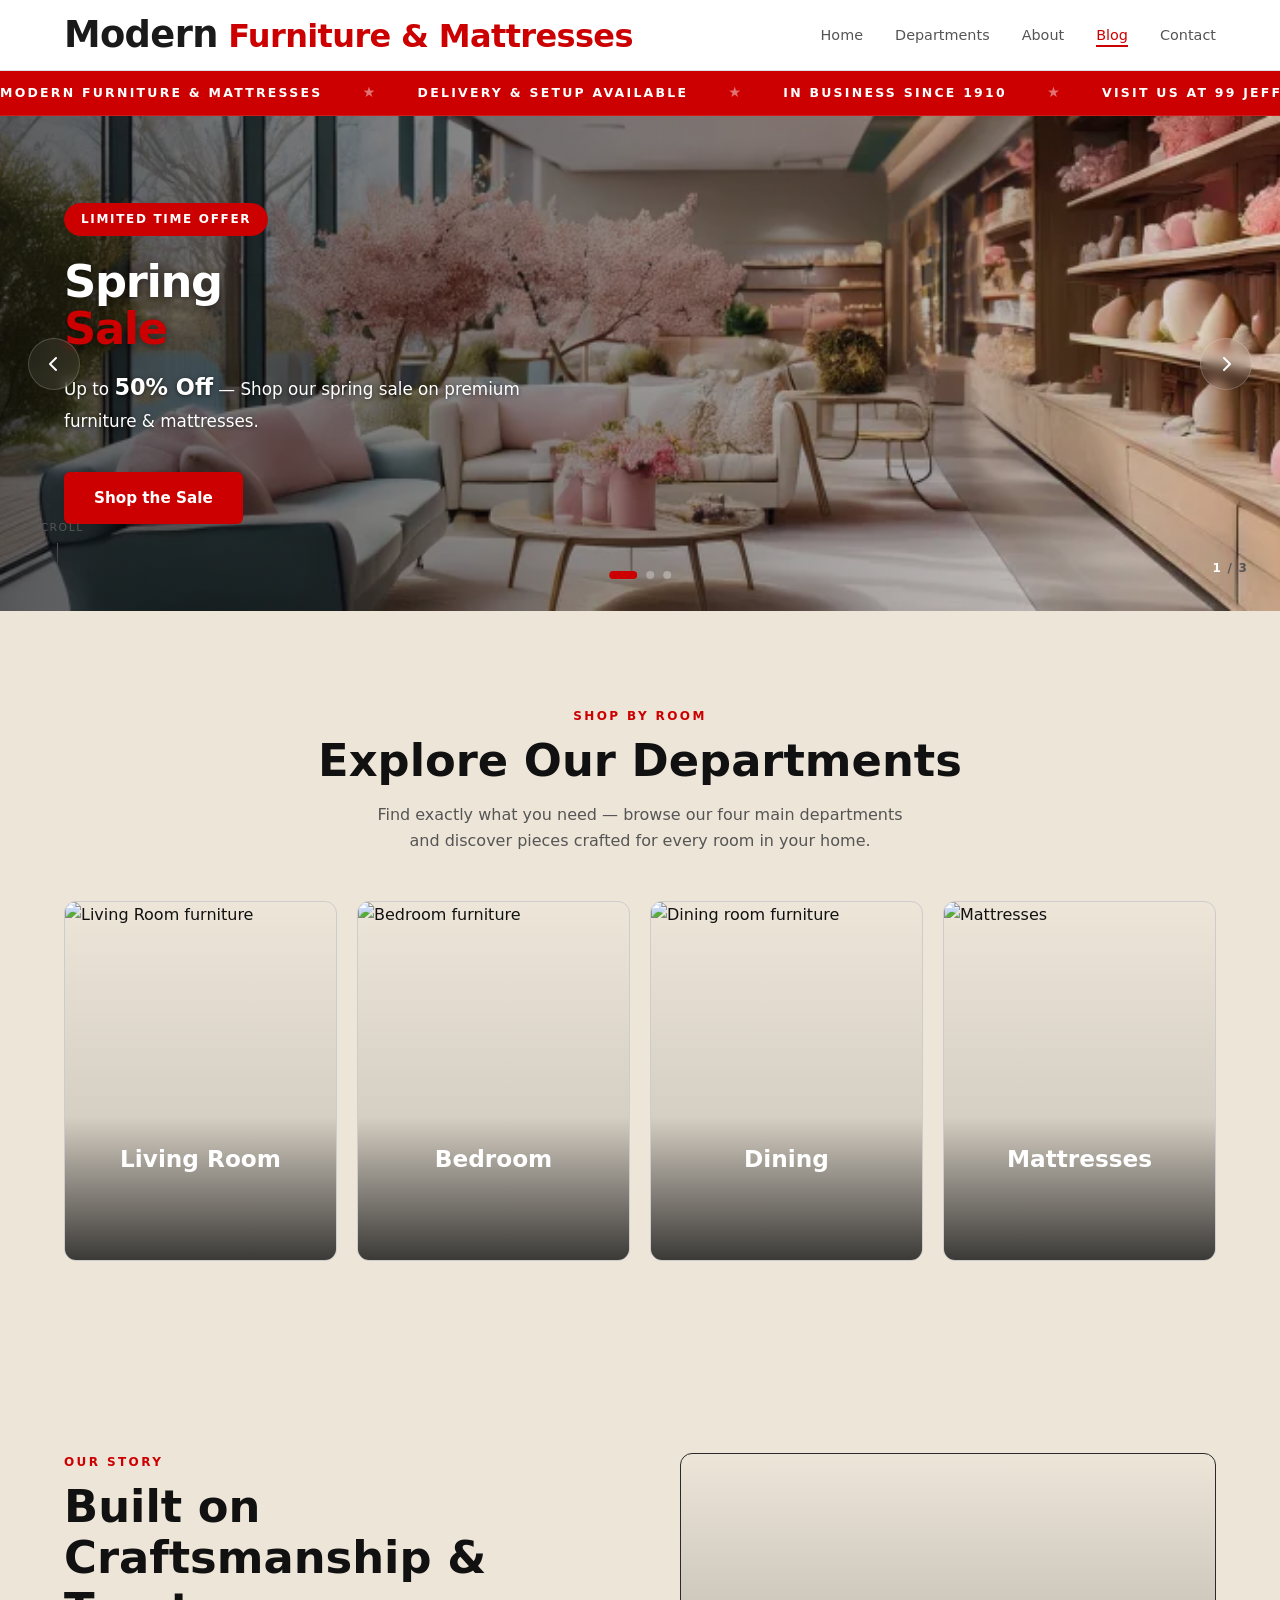
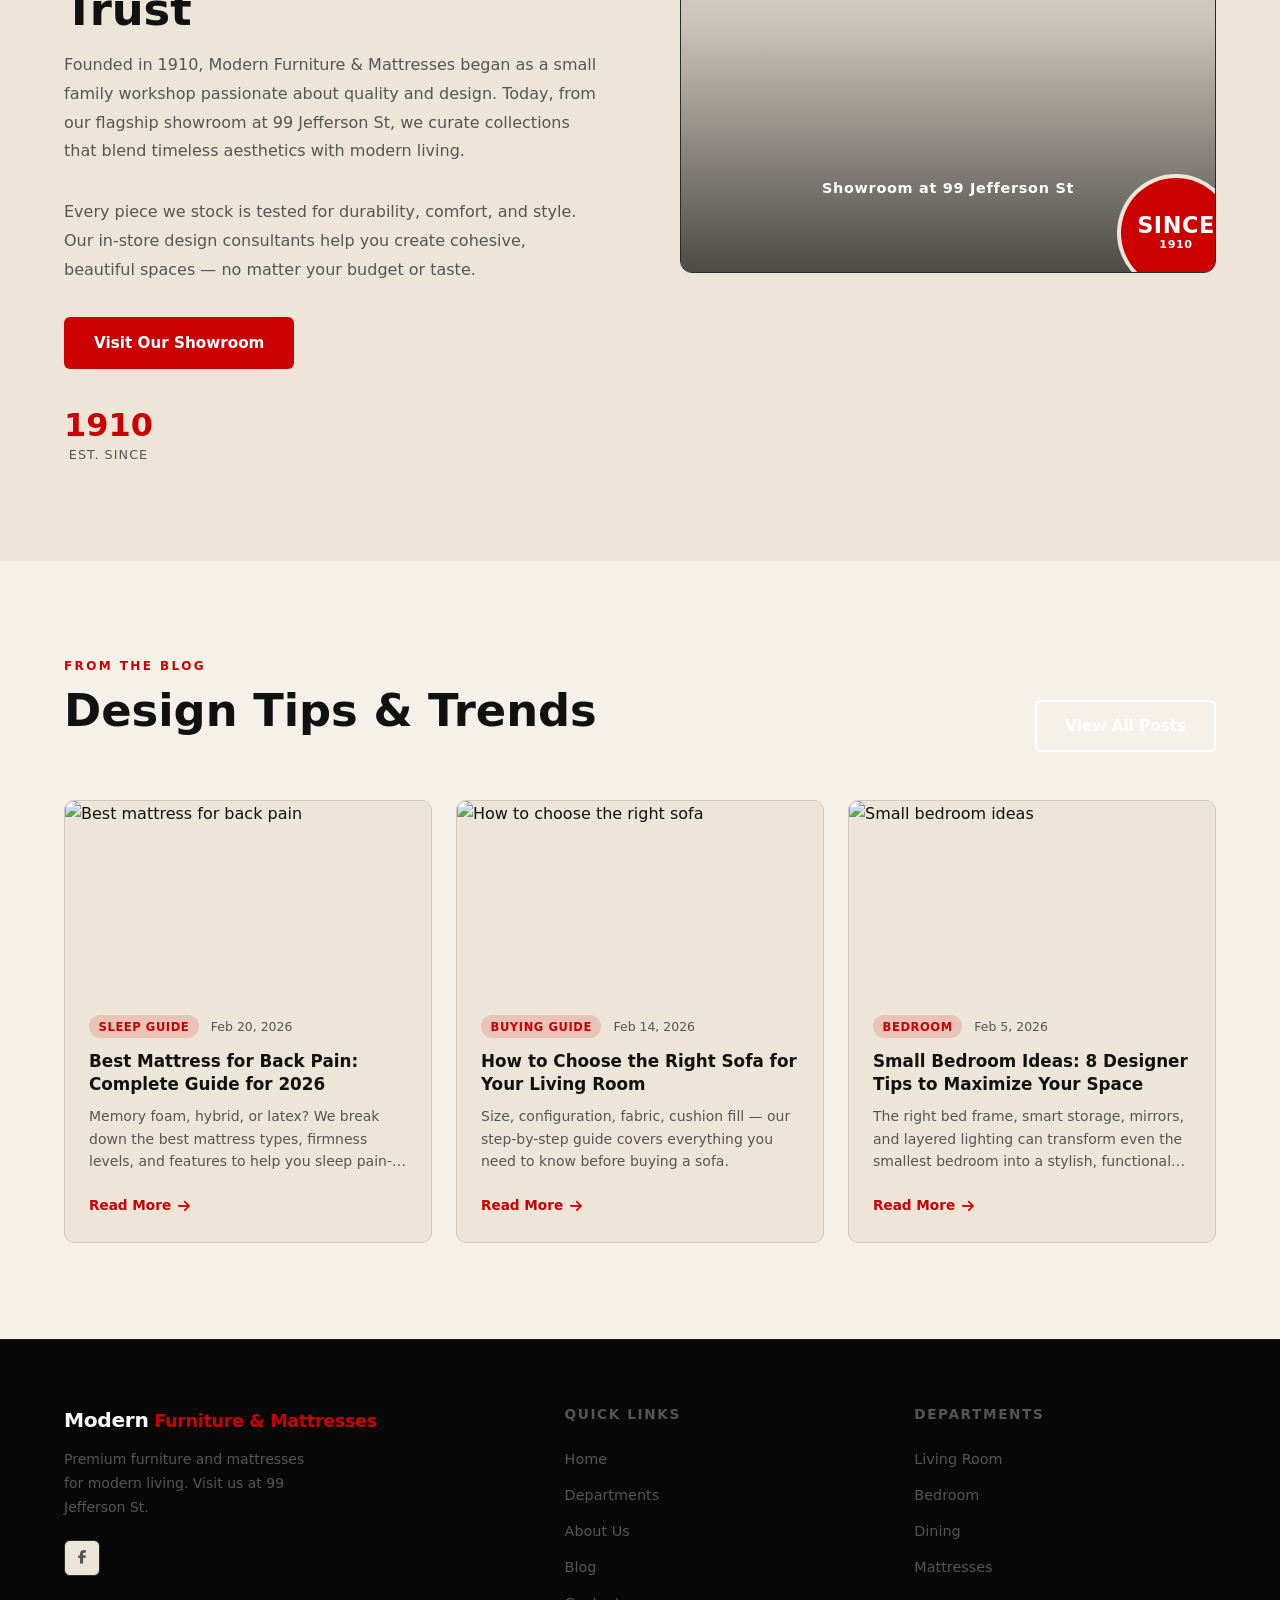
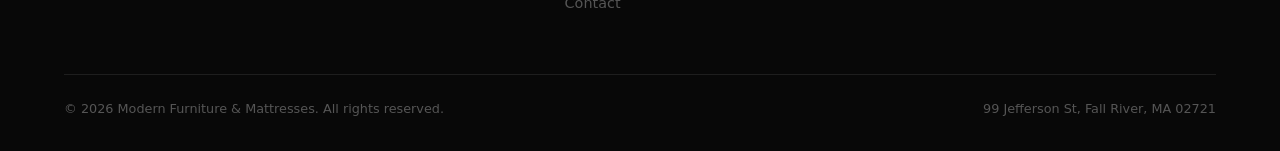
==== commit 0e55647a: "Remove Contact Us buttons from hero slides and Inquire buttons from bedroom page" ====
--- a/index.html
+++ b/index.html
@@ -123,7 +123,6 @@
               <p class="slide-sub">Up to <strong style="color:#fff;font-size:1.4rem;">50% Off</strong> — Shop our spring sale on premium furniture &amp; mattresses.</p>
               <div class="slide-actions">
                 <a href="living-room.html#finalsale" class="btn btn-primary" onclick="event.stopPropagation()">Shop the Sale</a>
-                <a href="#contact" class="btn btn-outline" onclick="event.stopPropagation()">Contact Us</a>
               </div>
             </div>
           </div>
@@ -143,7 +142,6 @@
               </p>
               <div class="slide-actions">
                 <a href="bedroom.html" class="btn btn-primary">Explore Bedroom</a>
-                <a href="#contact" class="btn btn-outline">Contact Us</a>
               </div>
             </div>
           </div>
@@ -163,7 +161,6 @@
               </p>
               <div class="slide-actions">
                 <a href="dining.html" class="btn btn-primary">Shop Dining</a>
-                <a href="#contact" class="btn btn-outline">Contact Us</a>
               </div>
             </div>
           </div>
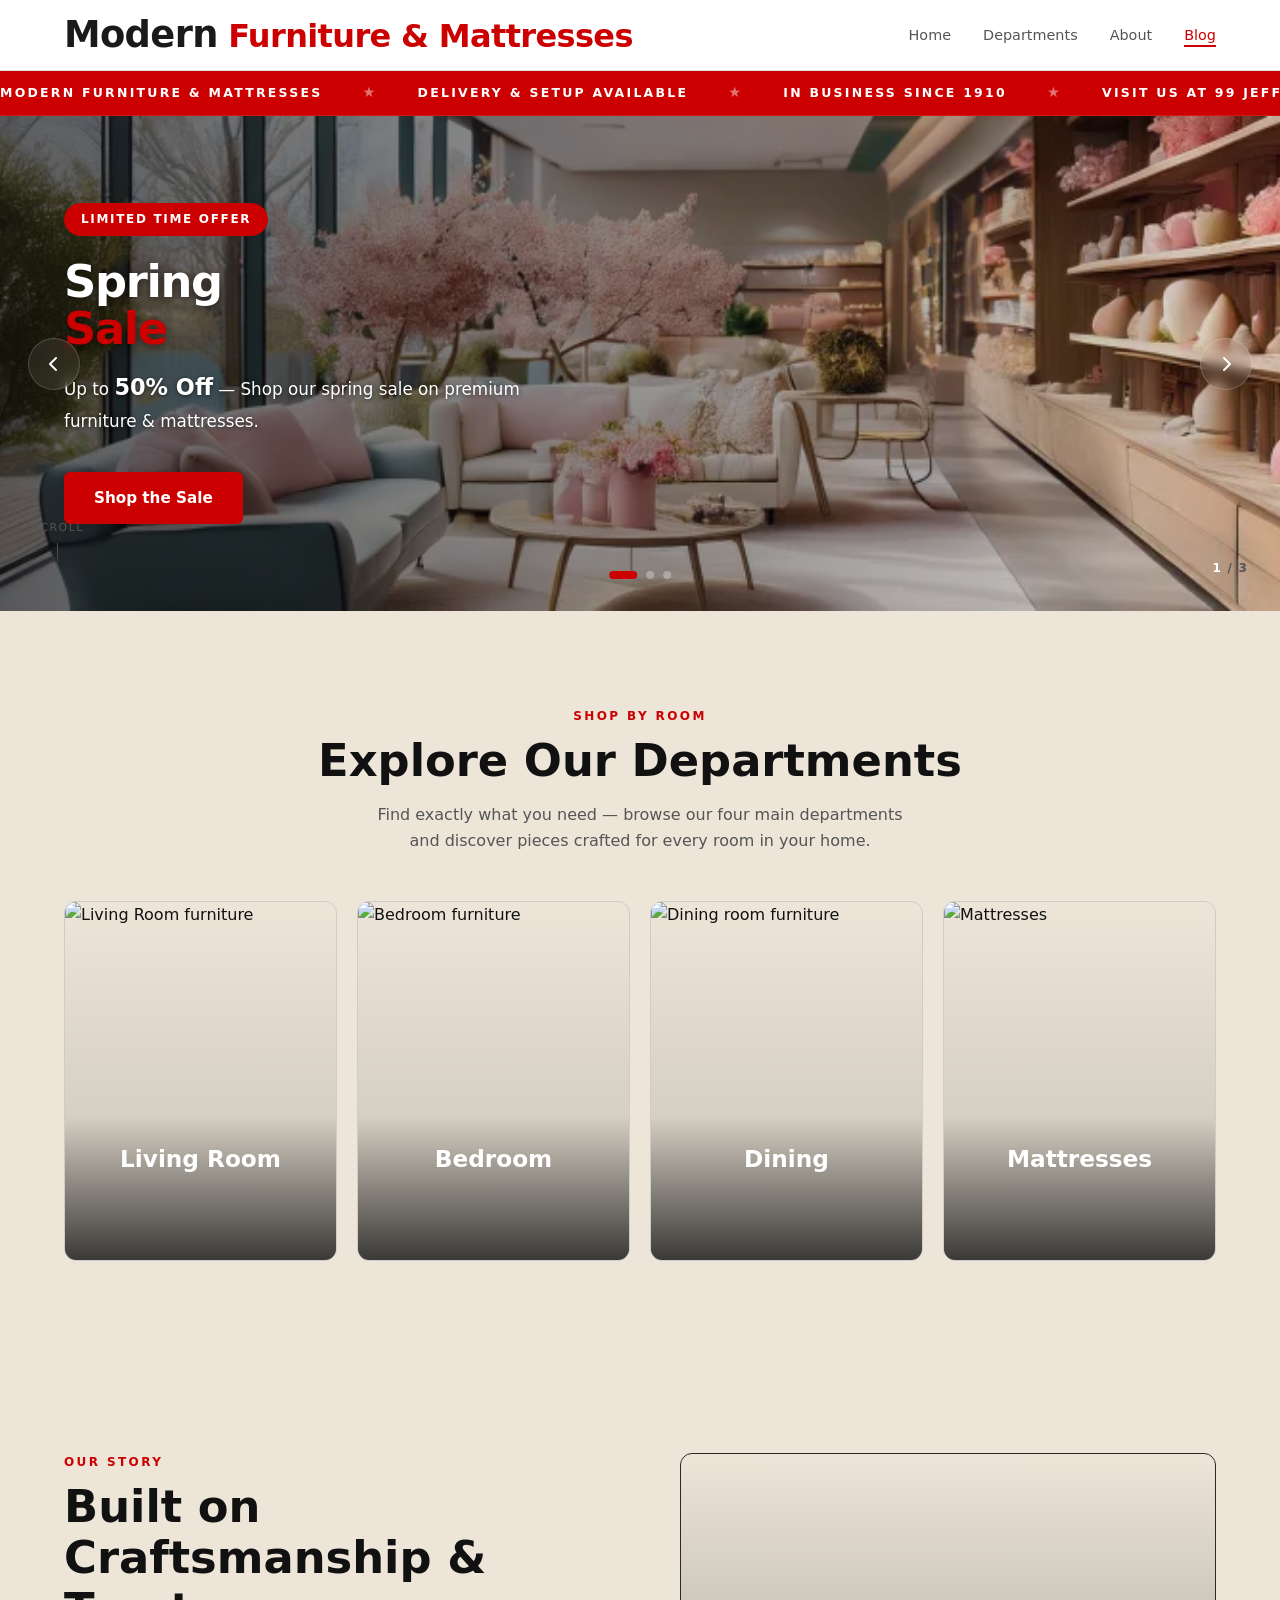
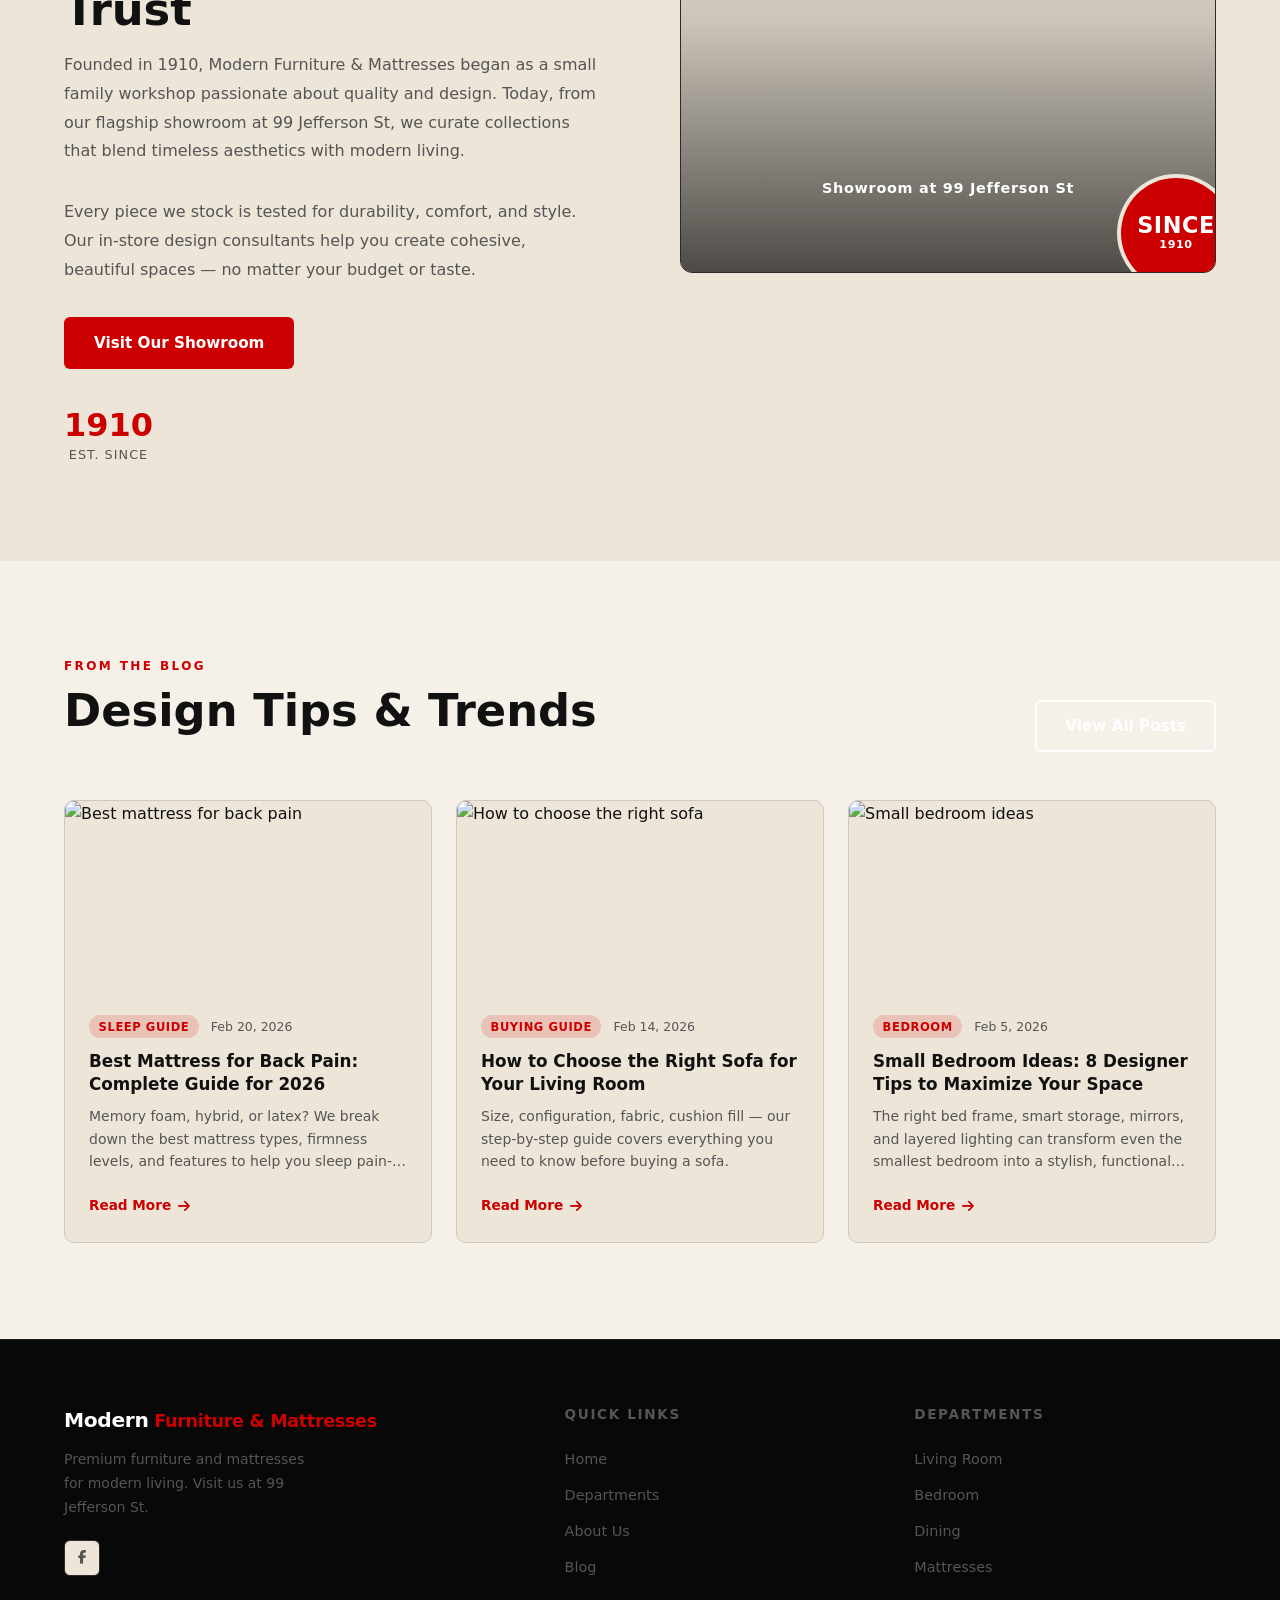
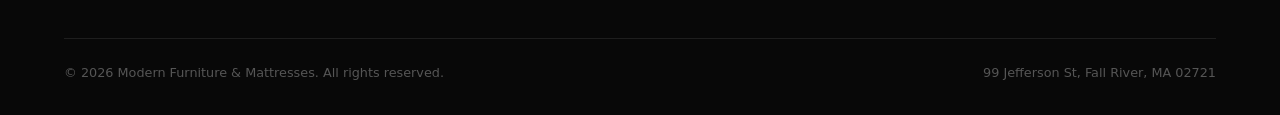
==== commit d14e8f52: "Remove Contact nav link from navbar and footer across all pages" ====
--- a/index.html
+++ b/index.html
@@ -61,7 +61,6 @@
           <li><a href="#departments">Departments</a></li>
           <li><a href="#about">About</a></li>
           <li><a href="#blog">Blog</a></li>
-          <li><a href="#contact">Contact</a></li>
         </ul>
       </nav>
 
@@ -385,8 +384,7 @@
             <li><a href="#departments">Departments</a></li>
             <li><a href="#about">About Us</a></li>
             <li><a href="blog.html">Blog</a></li>
-            <li><a href="#contact">Contact</a></li>
-          </ul>
+            </ul>
         </div>
 
         <div class="footer-col">
